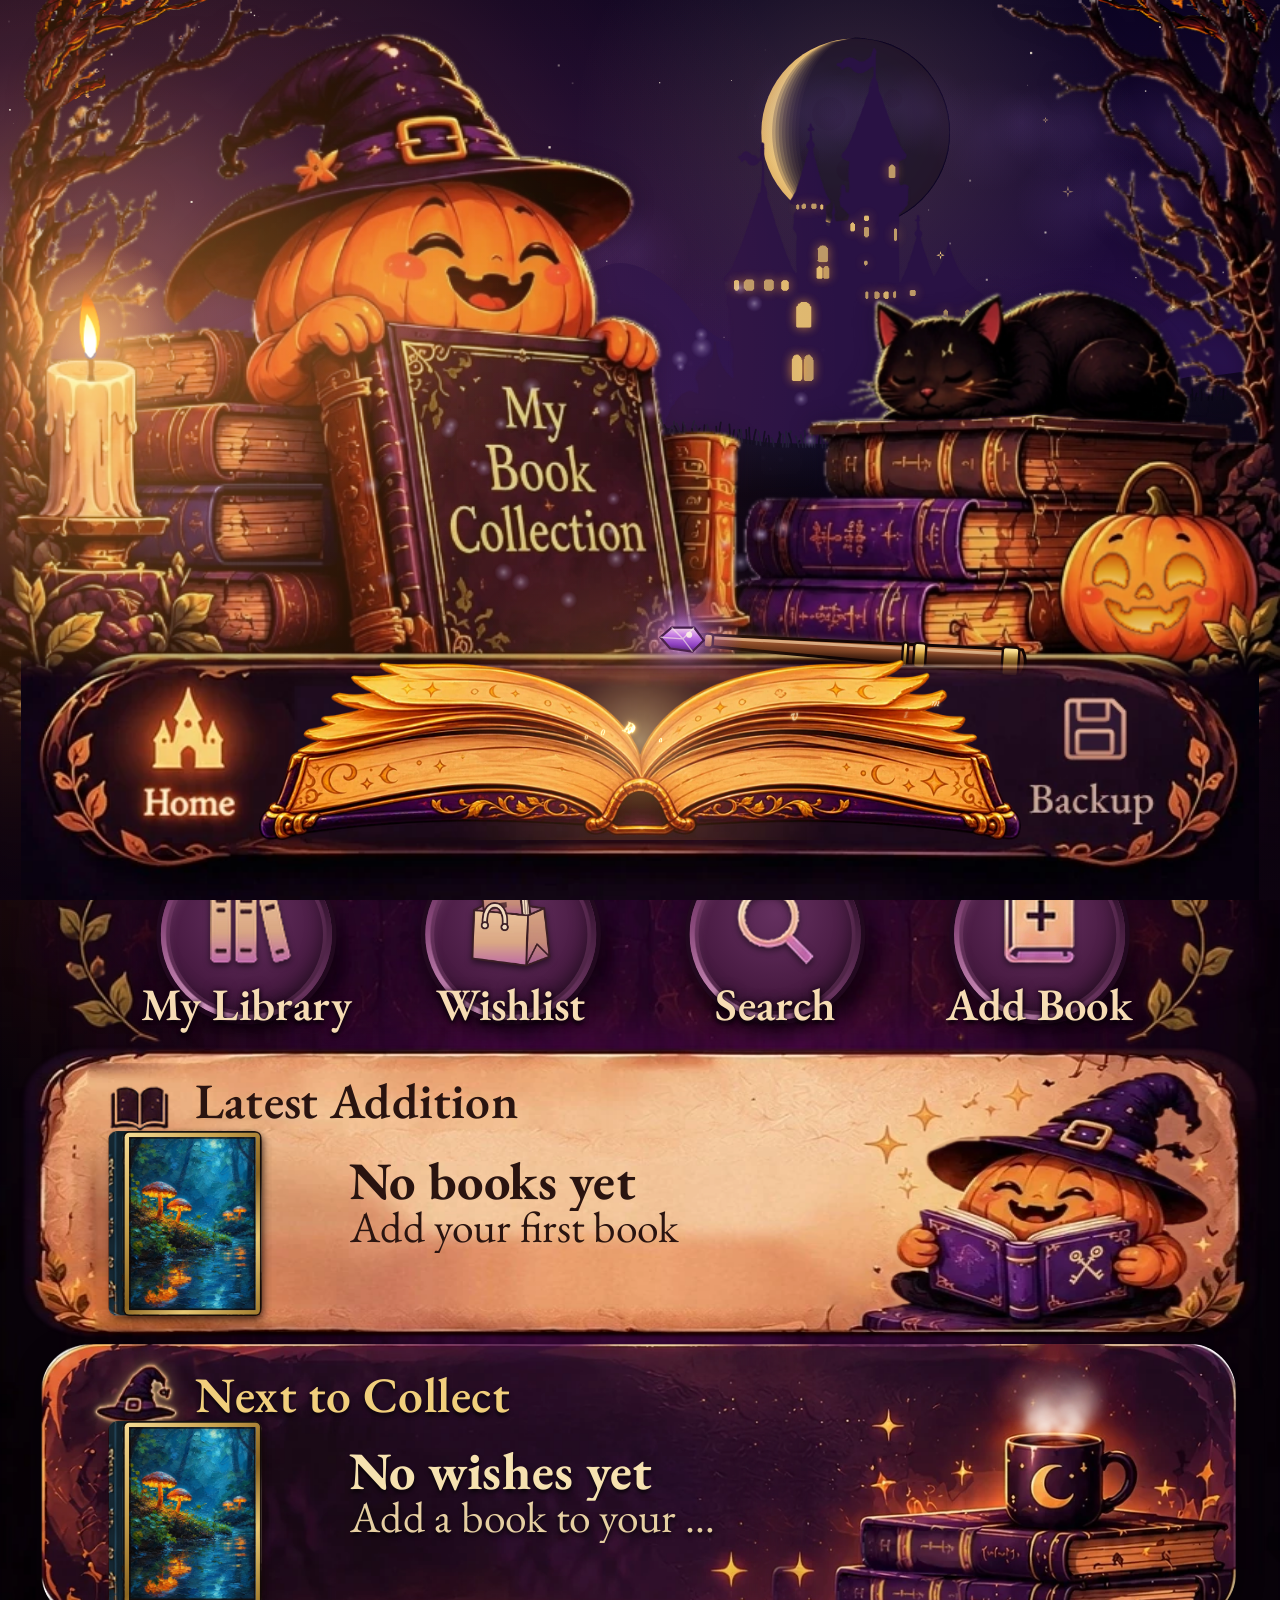
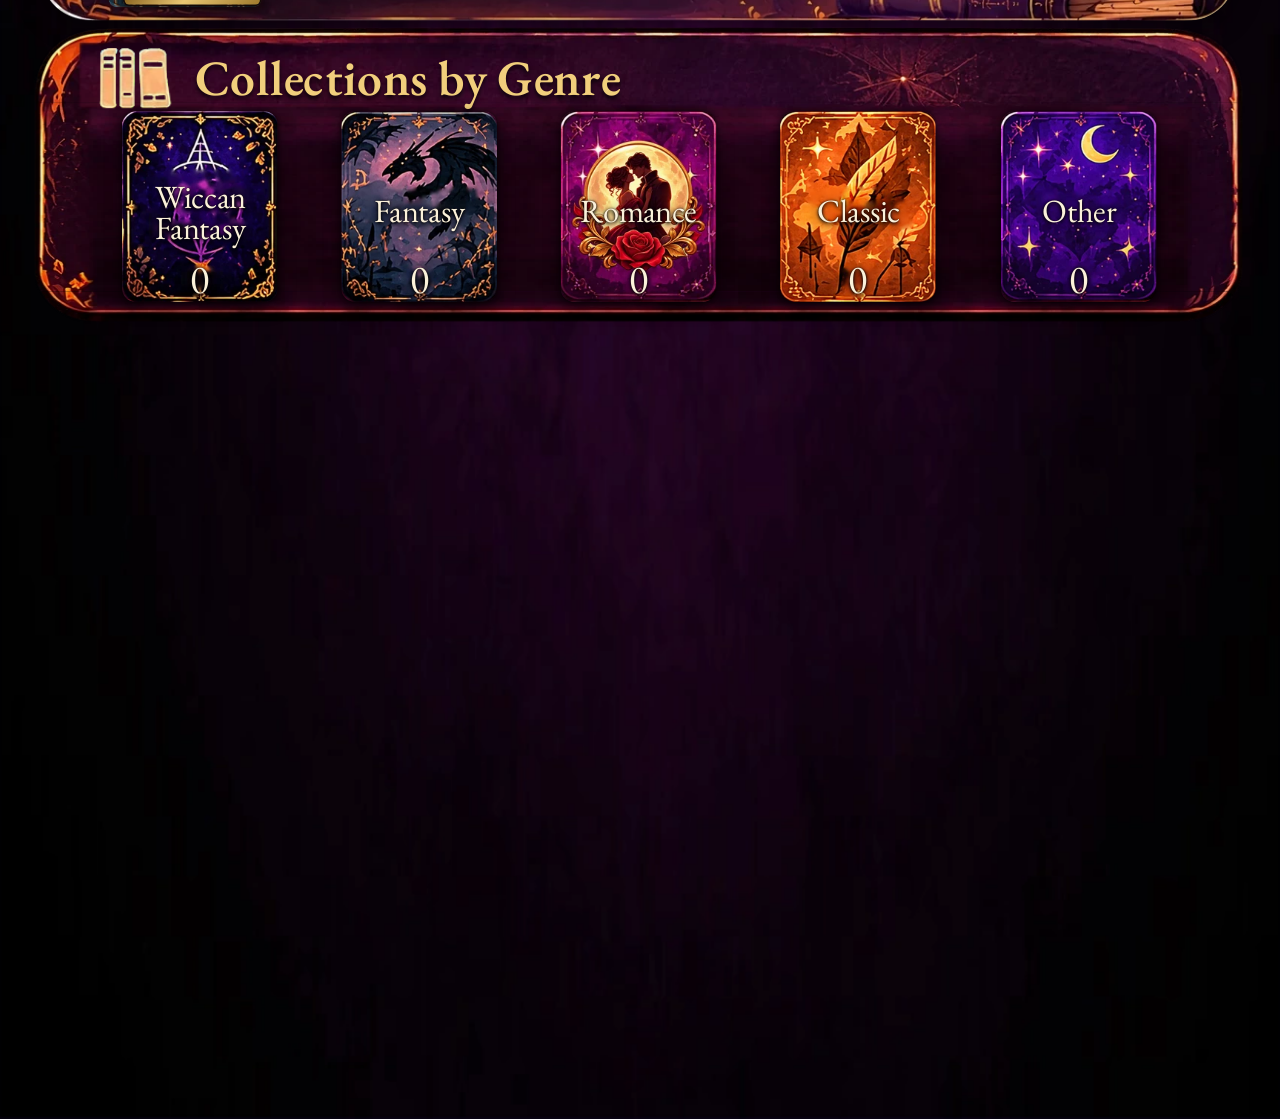
==== index.html @ 340720e0 "Home: reading pumpkin cut-out keeps the whole book spine and robe bottom; cushion filled behind him " ====
<!DOCTYPE html>
<html lang="en">
<head>
<meta charset="utf-8">
<style>html{background:#0e0416;color-scheme:dark;scrollbar-width:none}::-webkit-scrollbar{display:none}</style>
<meta name="color-scheme" content="dark">
<meta name="theme-color" content="#0e0416">
<meta http-equiv="Cache-Control" content="no-cache">
<meta name="app-version" content="home-112">
<script>try{document.documentElement.classList.add(sessionStorage.getItem('intro.shown')==='1'?'back':'intro-on')}catch(e){}</script>
<meta name="viewport" content="width=device-width, initial-scale=1, viewport-fit=cover, user-scalable=no">
<link rel="preload" as="image" href="img/frame.webp" fetchpriority="high">
<link rel="preload" as="image" href="img/canopy.webp">
<link rel="preload" as="image" href="img/bar_bg.webp">
<link rel="preload" as="image" href="img/reading_bg.webp">
<link rel="preload" as="image" href="img/reading_pk.webp">
<link rel="preload" as="image" href="img/nook_bg.webp">
<link rel="preload" as="image" href="img/nook_fg.webp">
<link rel="preload" as="image" href="img/genres_bg.webp">
<link rel="preload" as="image" href="img/tabbar.webp">
<link rel="apple-touch-startup-image" media="(device-width: 375px) and (device-height: 667px) and (-webkit-device-pixel-ratio: 2) and (orientation: portrait)" href="img/launch/750x1334.png">
<link rel="apple-touch-startup-image" media="(device-width: 375px) and (device-height: 812px) and (-webkit-device-pixel-ratio: 3) and (orientation: portrait)" href="img/launch/1125x2436.png">
<link rel="apple-touch-startup-image" media="(device-width: 390px) and (device-height: 844px) and (-webkit-device-pixel-ratio: 3) and (orientation: portrait)" href="img/launch/1170x2532.png">
<link rel="apple-touch-startup-image" media="(device-width: 393px) and (device-height: 852px) and (-webkit-device-pixel-ratio: 3) and (orientation: portrait)" href="img/launch/1179x2556.png">
<link rel="apple-touch-startup-image" media="(device-width: 402px) and (device-height: 874px) and (-webkit-device-pixel-ratio: 3) and (orientation: portrait)" href="img/launch/1206x2622.png">
<link rel="apple-touch-startup-image" media="(device-width: 414px) and (device-height: 896px) and (-webkit-device-pixel-ratio: 2) and (orientation: portrait)" href="img/launch/828x1792.png">
<link rel="apple-touch-startup-image" media="(device-width: 414px) and (device-height: 896px) and (-webkit-device-pixel-ratio: 3) and (orientation: portrait)" href="img/launch/1242x2688.png">
<link rel="apple-touch-startup-image" media="(device-width: 428px) and (device-height: 926px) and (-webkit-device-pixel-ratio: 3) and (orientation: portrait)" href="img/launch/1284x2778.png">
<link rel="apple-touch-startup-image" media="(device-width: 430px) and (device-height: 932px) and (-webkit-device-pixel-ratio: 3) and (orientation: portrait)" href="img/launch/1290x2796.png">
<link rel="apple-touch-startup-image" media="(device-width: 440px) and (device-height: 956px) and (-webkit-device-pixel-ratio: 3) and (orientation: portrait)" href="img/launch/1320x2868.png">
<meta name="apple-mobile-web-app-capable" content="yes">
<meta name="mobile-web-app-capable" content="yes">
<meta name="apple-mobile-web-app-status-bar-style" content="black-translucent">
<meta name="apple-mobile-web-app-title" content="Shelf">
<link rel="apple-touch-icon" href="[data-uri]">
<link rel="icon" href="[data-uri]">
<title>Shelf</title>
<link rel="stylesheet" href="book-frame.css">
<link rel="stylesheet" href="home.css">
<link rel="preload" href="fonts/IMFellEnglishItalic.woff2" as="font" type="font/woff2" crossorigin>
<script>(function(){
  const p=document.createElement('div');p.style.cssText='position:fixed;top:0;left:0;width:0;height:env(safe-area-inset-top,0px);visibility:hidden;pointer-events:none';
  document.documentElement.appendChild(p);
  const fit=()=>document.documentElement.style.setProperty('--S',Math.max(innerWidth/852,(innerHeight-(p.offsetHeight||0))/1810));
  fit();addEventListener('resize',fit);
  // tapping Home when we came from Home: go back, so the phone shows the Home it kept in memory (no rebuild)
  // bar buttons have no web link (a long press would open the iPhone link menu); go there on tap
  addEventListener('click',e=>{const a=e.target.closest&&e.target.closest('#tabbar [data-go]');if(a&&!e.defaultPrevented){e.preventDefault();location.href=a.dataset.go}});
  // iPhone only shows the pressed glow when the page listens for touches
  document.addEventListener('touchstart',()=>{},{passive:true});
  // the bar keeps its own touches: it never scrolls what is under it (the shelves on Library/Wishlist could take the
  // touch, so taps were lost), and lifting the finger on the same button counts as a tap
  document.addEventListener('DOMContentLoaded',()=>{const t=document.getElementById('tabbar');if(!t)return;
    t.addEventListener('touchmove',e=>{if(e.cancelable)e.preventDefault()},{passive:false});
    t.addEventListener('touchend',e=>{const a=e.target.closest&&e.target.closest('.tb'),p=e.changedTouches[0];if(!a||!p)return;
      const h=document.elementFromPoint(p.clientX,p.clientY);if(h&&h.closest&&h.closest('.tb')===a&&e.cancelable){e.preventDefault();a.click()}});});
  document.addEventListener('click',e=>{const a=e.target.closest&&e.target.closest('#tabbar a[aria-label="Home"]');if(!a)return;
    let r=null;try{r=new URL(document.referrer)}catch(err){}
    if(r&&r.origin===location.origin&&/\/(index\.html)?$/.test(r.pathname)&&history.length>1){e.preventDefault();
      // if the phone ignores going back (it can, e.g. after the app was in the background), open Home directly
      const t=setTimeout(()=>{location.href=a.dataset.go||'index.html'},600);addEventListener('pagehide',()=>clearTimeout(t),{once:true});history.back()}});
})();</script>
<style>/* All app lettering, kept in the app (no Google Fonts) so text never swaps fonts when a page opens. OFL. */
@font-face{font-family:"EB Garamond";font-weight:400;src:url(fonts/EBGaramond-400.woff2) format("woff2");font-display:block}
@font-face{font-family:"EB Garamond";font-weight:500;src:url(fonts/EBGaramond-500.woff2) format("woff2");font-display:block}
@font-face{font-family:"EB Garamond";font-weight:600;src:url(fonts/EBGaramond-600.woff2) format("woff2");font-display:block}
@font-face{font-family:"EB Garamond";font-weight:700;src:url(fonts/EBGaramond-700.woff2) format("woff2");font-display:block}
@font-face{font-family:"EB Garamond";font-weight:400;font-style:italic;src:url(fonts/EBGaramond-400i.woff2) format("woff2");font-display:block}
@font-face{font-family:"IM Fell English";src:url(fonts/IMFellEnglish.woff2) format("woff2");font-display:block}
@font-face{font-family:"IM Fell English";font-style:italic;src:url(fonts/IMFellEnglishItalic.woff2) format("woff2");font-display:block}
@font-face{font-family:"IM Fell English SC";src:url(fonts/IMFellEnglishSC.woff2) format("woff2");font-display:block}
</style>
</head>
<body>
<div id="intro" aria-hidden="true"><canvas></canvas></div>
<script src="intro.js"></script>
<div id="stage">
  <canvas id="sky"></canvas>
  <div id="ghost" aria-hidden="true"><img id="gHeart" src="img/ghost_heart.png" alt=""><canvas id="gBody" width="324" height="312"></canvas><img id="gHeartGlow" src="img/ghost_heart_glow.png" alt=""></div>
  <img id="canopy" src="img/canopy.webp" alt="">
  <img id="frame" src="img/frame.webp" alt="">
  <canvas id="bpC" width="720" height="520"></canvas>
  <div id="faceGlow"></div>
  <canvas id="catC" width="528" height="216"></canvas>
  <div id="glow"></div>
  <canvas id="tclock"></canvas>
  <svg id="wand" aria-hidden="true" width="852" height="600" viewBox="0 0 852 600"><defs>
<linearGradient id="wood" x1="0" y1="0" x2="0" y2="1"><stop offset="0" stop-color="#8a5432"></stop><stop offset=".45" stop-color="#4a2616"></stop><stop offset="1" stop-color="#22100a"></stop></linearGradient>
<linearGradient id="gold" x1="0" y1="0" x2="0" y2="1"><stop offset="0" stop-color="#fff0b0"></stop><stop offset=".4" stop-color="#e7b24a"></stop><stop offset="1" stop-color="#8a5a18"></stop></linearGradient>
<linearGradient id="ivory" x1="0" y1="0" x2="0" y2="1"><stop offset="0" stop-color="#fffaf0"></stop><stop offset=".5" stop-color="#e8dcc4"></stop><stop offset="1" stop-color="#9c8a6c"></stop></linearGradient>
<linearGradient id="crys" x1="0" y1="0" x2="1" y2="1"><stop offset="0" stop-color="#f3d8ff"></stop><stop offset=".5" stop-color="#a35ae0"></stop><stop offset="1" stop-color="#4a1a80"></stop></linearGradient>
<radialGradient id="glowY"><stop offset="0" stop-color="#fff6c8" stop-opacity=".95"></stop><stop offset=".35" stop-color="#ffc85a" stop-opacity=".45"></stop><stop offset="1" stop-color="#ff9a30" stop-opacity="0"></stop></radialGradient>
<radialGradient id="glowP"><stop offset="0" stop-color="#f4dcff" stop-opacity=".9"></stop><stop offset=".4" stop-color="#b070ff" stop-opacity=".4"></stop><stop offset="1" stop-color="#7a30d0" stop-opacity="0"></stop></radialGradient>
<filter id="blur"><feGaussianBlur stdDeviation="3"></feGaussianBlur></filter>
<linearGradient id="wood2" x1="0" y1="0" x2="0" y2="1"><stop offset="0" stop-color="#d8955a"></stop><stop offset=".35" stop-color="#9a5530"></stop><stop offset=".75" stop-color="#5a2c16"></stop><stop offset="1" stop-color="#2e140a"></stop></linearGradient>
<linearGradient id="crys2" x1="0" y1="0" x2="0" y2="1"><stop offset="0" stop-color="#f6e2ff"></stop><stop offset=".35" stop-color="#c27cff"></stop><stop offset=".75" stop-color="#7a2fd6"></stop><stop offset="1" stop-color="#3c1080"></stop></linearGradient>
<filter id="soft"><feGaussianBlur stdDeviation="2.2"></feGaussianBlur></filter></defs>
 <ellipse id="wandShadow" cx="560" cy="447" rx="125" ry="5.5" fill="#0c0314" opacity=".7" filter="url(#blur)"></ellipse>
 <g id="wandAnim"><g transform="translate(680 441) rotate(4) scale(-1 1)">
  
  <path d="M0 -9 L222 -4 L222 4 L0 9Z" fill="#ffcf8a" opacity=".35" filter="url(#soft)"></path>
  <path d="M0 -8.5 L218 -3.6 Q221 0 218 3.6 L0 8.5 Q-5 0 0 -8.5Z" fill="url(#wood2)" stroke="#140604" stroke-width="2" stroke-linejoin="round"></path>
  <path d="M6 -5 L212 -2" stroke="#ffe2b8" stroke-opacity=".6" stroke-width="2" stroke-linecap="round"></path>
  <rect x="2" y="-9.6" width="11" height="19.2" rx="2" fill="url(#gold)" stroke="#1a0a08" stroke-width="1.6" stroke-linejoin="round"></rect><rect x="64" y="-8.2" width="8" height="16.4" rx="2" fill="url(#gold)" stroke="#1a0a08" stroke-width="1.6" stroke-linejoin="round"></rect><rect x="76" y="-8" width="3.5" height="16" rx="2" fill="url(#gold)" stroke="#1a0a08" stroke-width="1.6" stroke-linejoin="round"></rect><rect x="206" y="-4.6" width="6" height="9.2" rx="2" fill="url(#gold)" stroke="#1a0a08" stroke-width="1.6" stroke-linejoin="round"></rect>
  <circle cx="226" cy="0" r="40" fill="url(#glowP)"></circle><circle cx="226" cy="0" r="18" fill="url(#glowP)"></circle>
  <path d="M212 0 L219 -8 L234 -7 L241 0 L234 7 L219 8Z" fill="url(#crys2)" stroke="#2a0a4a" stroke-width="1.5" stroke-linejoin="round"></path>
  <path d="M219 -8 L226 0 L234 -7 M226 0 L219 8 M226 0 L241 0" stroke="#fff" stroke-opacity=".6" stroke-width=".9" fill="none"></path>
  <circle cx="222" cy="-3" r="2" fill="#fff" opacity=".9"></circle>
 </g></g></svg>
  <img id="pkGlow" src="img/pumpkin_glow.png" alt="">
  <img id="pkLight" src="img/pumpkin_light.png" alt="">
  <canvas id="flame"></canvas>
  <canvas id="fx"></canvas>
  <div id="wandHit" role="button" aria-label="Wave the wand: play a whole day in one minute (tap again to pause or resume)"></div>
  <div id="bookHit" role="button" aria-label="Tap the book"></div>
  <div id="bigPkHit" role="button" aria-label="Tickle the pumpkin"></div>
  <div id="catHit" role="button" aria-label="Poke the cat"></div>
  <div id="pumpkinHit" role="button" aria-label="Light or put out the pumpkin"></div>
  <div id="candleHit" role="button" aria-label="Light or put out the candle"></div>
  <nav id="bar" aria-label="Main">
    <button class="tab" aria-label="My Library" onclick="location.href='library.html'"><img class="ic" src="img/ic_library.webp" alt=""><span class="lb">My Library</span></button><button class="tab" aria-label="Wishlist" onclick="location.href='library.html?list=wishlist'"><img class="ic" src="img/ic_wish.webp" alt=""><span class="lb">Wishlist</span></button><button class="tab" aria-label="Search" onclick="location.href='search.html'"><img class="ic" src="img/ic_search.webp" alt=""><span class="lb">Search</span></button><button class="tab" aria-label="Add Book" onclick="location.href='add.html'"><img class="ic" src="img/ic_add.webp" alt=""><span class="lb">Add Book</span></button>
  </nav>
  <section id="reading" aria-label="Latest addition">
    <img id="pkReader" src="img/reading_pk.webp" alt="" role="button" aria-label="Tickle the reading pumpkin">
    <div class="hd"><img class="hi" src="img/ic_latest.webp" alt=""><span>Latest Addition</span></div>
    <div class="bk" id="laBook"><img class="bk-shadow" src="img/book.png" alt=""><div class="bk-tint"></div><img class="bk-shade" src="img/book_shade.png" alt=""><img class="bk-gold" src="img/book_gold.png" alt=""><div class="bk-frame"><img class="bk-cover" alt="" hidden><div class="bk-ph"><svg viewBox="0 0 40 40" aria-hidden="true"><path d="M24 6a14 14 0 1 0 10 24A11 11 0 1 1 24 6z" fill="#e9c873"/><path d="M31 9l1 2.4 2.4 1-2.4 1-1 2.4-1-2.4-2.4-1 2.4-1z" fill="#f6dc96"/></svg><span></span></div></div></div>
    <div class="cr-title" id="laTitle"></div>
    <div class="cr-author" id="laAuthor"></div>
    <div class="la-when" id="laWhen"></div>
  </section>
  <section id="nook" aria-label="Next to collect">
    <canvas id="steam" aria-hidden="true"></canvas>
    <div class="hd"><img class="hi" src="img/hat.webp" alt=""><span>Next to Collect</span></div>
    <div class="bk" id="wiBook"><img class="bk-shadow" src="img/book.png" alt=""><div class="bk-tint"></div><img class="bk-shade" src="img/book_shade.png" alt=""><img class="bk-gold" src="img/book_gold.png" alt=""><div class="bk-frame"><img class="bk-cover" alt="" hidden><div class="bk-ph"><svg viewBox="0 0 40 40" aria-hidden="true"><path d="M24 6a14 14 0 1 0 10 24A11 11 0 1 1 24 6z" fill="#e9c873"/><path d="M31 9l1 2.4 2.4 1-2.4 1-1 2.4-1-2.4-2.4-1 2.4-1z" fill="#f6dc96"/></svg><span></span></div></div></div>
    <div class="cr-title" id="wiTitle"></div>
    <div class="cr-author" id="wiAuthor"></div>
    <div class="la-when" id="wiNote"></div>
  </section>
  <section id="genres" aria-label="Collections by genre">
    <div class="hd"><img class="hi" src="img/ic_genres.webp" alt=""><span>Collections by Genre</span></div>
    <button class="gc" style="left:49.2px;background-image:url(img/genre_wiccan.webp)" data-g="Wiccan Fantasy"><span class="gl" style="top:78px">Wiccan<br>Fantasy</span><span class="gn"></span></button>
    <button class="gc" style="left:195.5px;background-image:url(img/genre_fantasy.webp)" data-g="Fantasy"><span class="gl" style="top:77px">Fantasy</span><span class="gn"></span></button>
    <button class="gc" style="left:341.8px;background-image:url(img/genre_romance.webp)" data-g="Romance"><span class="gl" style="top:77px">Romance</span><span class="gn"></span></button>
    <button class="gc" style="left:488.1px;background-image:url(img/genre_classic.webp)" data-g="Classic"><span class="gl" style="top:77px">Classic</span><span class="gn"></span></button>
    <button class="gc" style="left:634.4px;background-image:url(img/genre_other.webp)" data-g="Other"><span class="gl" style="top:77px">Other</span><span class="gn"></span></button>
  </section>
  <div id="clock" aria-label="Magical saying"><div id="quote" aria-live="polite"></div></div>
</div>
<nav id="tabbar" aria-label="Sections">
  <div class="in">
    <img src="img/tabbar.webp" width="851" height="171" alt="">
    <img class="barbook" src="img/bar_book.webp" alt="">
    <a class="tb" style="left:0" aria-label="Home" aria-current="page"></a>
    <a class="tb" style="left:78%" data-go="backup.html" role="link" aria-label="Backup"></a>
  </div>
</nav>
<script src="bookmagic.js"></script>
<script src="store.js"></script>
<script src="book-frame.js"></script>
<script src="undo.js"></script>
<script src="scene.js"></script>
<script src="home.js"></script>
<script src="homefx.js"></script>
</body>
</html>
---- book-frame.css ----
/* framed book: reusable anywhere (home card now, library later); size it by width */
.bk{position:relative;width:151px;aspect-ratio:151/179;cursor:pointer;isolation:isolate;--tint:#24465a;--m1:#f6dc96;--m2:#c9a24e;--m3:#8a6420;--m4:#e9c873;--m5:#a07a2c}
.bk-shadow,.bk-tint,.bk-shade,.bk-gold{position:absolute;inset:0;width:100%;height:100%}
.bk-tint{background:var(--tint);-webkit-mask:url(img/book_shade.png) center/100% 100%;mask:url(img/book_shade.png) center/100% 100%;transition:background .5s}
.bk-shade{mix-blend-mode:multiply}
.bk-frame{position:absolute;left:15.9%;top:6.1%;width:76.8%;height:87.7%;box-sizing:border-box;padding:3px;border-radius:3px;
 background:linear-gradient(135deg,var(--m1),var(--m2) 30%,var(--m3) 55%,var(--m4) 75%,var(--m5));
 box-shadow:0 0 0 1px rgba(20,8,4,.9),0 2px 5px rgba(0,0,0,.5);transition:background .4s}
.bk-frame::before{content:"";position:absolute;inset:3px;box-shadow:inset 0 0 0 1px rgba(20,10,5,.75),inset 0 0 6px rgba(0,0,0,.45);z-index:2;pointer-events:none}
.bk-cover{position:absolute;inset:3px;width:calc(100% - 6px);height:calc(100% - 6px);object-fit:cover;display:block}
.bk-ph{position:absolute;inset:3px;display:flex;flex-direction:column;align-items:center;justify-content:center;gap:8px;padding:10px 8px;
 background:#0d0a18 url(img/cover_blank.webp) center/cover no-repeat;justify-content:flex-end;padding-bottom:13%}
.bk-ph[hidden]{display:none}
.bk-ph svg{display:none}
.bk-ph span{font-size:15px;line-height:1.1;color:#f3dc95;text-shadow:0 1px 2px #000,0 0 6px #000;max-width:82%;text-align:center;display:-webkit-box;-webkit-line-clamp:3;-webkit-box-orient:vertical;overflow:hidden}
---- home.css ----
/* Home page styles (index.html) */
/* VOICE: cosy, enchanted, storybook
   IDEA: a window in the painted frame onto a living castle landscape
   PICTURE: the user's frame over an animated sky, castle, flyers; candle that lights at dusk
   COLOUR and TYPE: the art's own purples, gold, pumpkin orange; IM Fell English SC
   LAYOUT: full-screen stage, scaled to cover, anchored to the top */
:root{color-scheme:dark}
*{box-sizing:border-box;min-width:0}
html,body{margin:0;height:100%;background:#0e0416;overflow:hidden;-webkit-user-select:none;user-select:none;-webkit-tap-highlight-color:transparent}
#stage{opacity:0;transition:opacity .45s ease}
.ready #stage{opacity:1}
html.ready,html.ready body{background:var(--skyTop,#0e0416)}   /* the sky colour only once Home is showing, never a bare sky-coloured screen while it loads */
html.back #stage{transition:none}   /* coming back to Home: appears whole the moment its pictures are ready, no fade */   /* the bottom bar never fades, so it stays put between pages */   /* Home fades in whole, once its pictures are ready */
#stage{position:absolute;left:50%;top:env(safe-area-inset-top,0px);width:852px;height:1810px;transform-origin:50% 0;overflow:visible}
#stage>*{position:absolute;left:0;top:0}
#sky{width:852px;height:400px}
#frame{width:852px;height:1810px;pointer-events:none}
#canopy{width:852px;pointer-events:none}
#bpC{left:90px!important;top:0!important;width:360px;height:260px;pointer-events:none}
#faceGlow{left:110px!important;top:70px!important;width:340px;height:250px;pointer-events:none;mix-blend-mode:screen;opacity:0;background:radial-gradient(closest-side at 42% 55%,rgba(255,170,80,.5),rgba(255,130,50,.16) 55%,rgba(255,120,40,0) 100%)}
#bookHit{left:205px;top:218px;width:205px;height:190px;cursor:pointer;z-index:2;transform:rotate(-6deg)}
#bigPkHit{left:150px;top:25px;width:270px;height:190px;cursor:pointer;z-index:2}
#catC{left:548px!important;top:176px!important;width:264px;height:108px;pointer-events:none;transform-origin:132px 104px}
#flame{width:150px;height:170px;left:-15px;top:80px}
#glow{top:-300px!important;width:852px;height:1200px;pointer-events:none;mix-blend-mode:screen;opacity:0;
 background:radial-gradient(circle at 60px 532px,rgba(255,200,120,.85) 0,rgba(255,155,60,.45) 70px,rgba(255,125,40,.2) 200px,rgba(255,100,30,.07) 360px,transparent 500px)}
#catHit{left:575px;top:192px;width:225px;height:88px;cursor:pointer;z-index:2}
#pumpkinHit{left:700px;top:305px;width:135px;height:135px;cursor:pointer;z-index:2}
#candleHit{left:0;top:150px;width:120px;height:200px;cursor:pointer;z-index:2}
#wand{pointer-events:none}
#tclock{left:320px!important;top:240px!important;width:220px;height:210px;pointer-events:none}
#fx{width:852px;height:620px;pointer-events:none}
#ghost{width:211px;height:203px;pointer-events:none;opacity:0;transform-origin:105px 203px}
#ghost img,#ghost canvas{position:absolute;inset:0;width:100%;height:100%}
#gHeart,#gHeartGlow{transform-origin:48% 57%}
#gHeartGlow{mix-blend-mode:screen;opacity:.7}
#wandHit{left:430px;top:405px;width:270px;height:70px;cursor:pointer;z-index:2}
#pkGlow,#pkLight{left:700px;top:340px;width:130px;height:110px;pointer-events:none;opacity:0}
#pkGlow{mix-blend-mode:screen}
#tabbar{position:fixed;left:0;right:0;bottom:0;z-index:5;padding-bottom:env(safe-area-inset-bottom,0px);
 background:linear-gradient(transparent,#0d0310 calc(100% - env(safe-area-inset-bottom,0px)))}
#tabbar .in{position:relative;width:calc(824px * var(--S,.4577));margin:0 auto}
#tabbar img{display:block;width:100%;height:auto;pointer-events:none}
#tabbar .tb{position:absolute;top:8%;width:22%;height:calc(92% + env(safe-area-inset-bottom,0px));-webkit-tap-highlight-color:transparent;-webkit-touch-callout:none;-webkit-user-select:none;user-select:none;cursor:pointer}
#tabbar .tb:active{background:radial-gradient(closest-side,rgba(255,170,90,.38),transparent)}
#bar{left:0!important;top:552px!important;width:852px;height:154px;background:url(img/bar_bg.webp) center/100% 100% no-repeat;z-index:3}
.tab{position:absolute;top:13px;width:114px;height:114px;padding:0;border:0;border-radius:50%;cursor:pointer;
 background:radial-gradient(circle at 50% 38%,#64305f 0%,#4a1c44 55%,#2f0f2c 100%);
 box-shadow:0 0 0 3px #22091f,inset 0 0 0 6px rgba(120,62,108,.45),inset 4px 5px 8px rgba(255,190,232,.18),inset -5px -7px 12px rgba(0,0,0,.45),0 7px 14px rgba(0,0,0,.65)}
.tab::after{content:"";position:absolute;inset:0;border-radius:50%;pointer-events:none;
 background:conic-gradient(from 210deg,#d79ac4,#8a4a7c 18%,#3a1236 45%,#2a0c26 55%,#6a3560 80%,#d79ac4);
 -webkit-mask:radial-gradient(farthest-side,transparent calc(100% - 4px),#000 calc(100% - 3px));mask:radial-gradient(farthest-side,transparent calc(100% - 4px),#000 calc(100% - 3px))}
.tab:nth-child(1) .ic{height:46%;margin-left:3px}.tab:nth-child(2) .ic{height:50%}
.tab .ic{position:absolute;left:50%;top:44%;height:46%;transform:translate(-50%,-50%);pointer-events:none;filter:drop-shadow(0 2px 2px rgba(0,0,0,.5))}
.tab:active{transform:scale(.95);filter:brightness(1.15)}
.tab:nth-child(1){left:107px}.tab:nth-child(2){left:283px}.tab:nth-child(3){left:459px}.tab:nth-child(4){left:635px}
.tab .lb{position:absolute;z-index:1;left:50%;bottom:-5px;transform:translateX(-50%);white-space:nowrap;pointer-events:none;font:600 30px/1 "EB Garamond",Georgia,serif;color:#f6dcb4;text-shadow:0 0 3px #1a0616,0 2px 3px rgba(0,0,0,.9),0 0 8px rgba(30,0,30,.6)}
#reading{left:0!important;top:706px;width:852px;height:246px;background:url(img/reading_bg.webp) center/100% 100% no-repeat;z-index:3;
 font-family:"EB Garamond",Georgia,serif;color:#2a1410}
#reading>*{position:absolute}
.cr-title{left:232px;top:35.8%;width:340px;font-size:35px;font-weight:700;line-height:1.1;white-space:nowrap;overflow:hidden;text-overflow:ellipsis}
.cr-author{left:233px;top:53.3%;width:340px;font-size:29px;line-height:1.1;white-space:nowrap;overflow:hidden;text-overflow:ellipsis}
/* card headers: same icon box + text spot on all three cards (icon centre x 90, text x 130, 34px below the card's top edge) */
.hd{position:absolute;display:flex;align-items:center;gap:10px;height:48px;font:600 33px/1 "EB Garamond",Georgia,serif;letter-spacing:.2px;white-space:nowrap;pointer-events:none}
.hd .hi{width:60px;height:40px;object-fit:contain}
#reading .hd{left:60px;top:13px;color:#2a1410}
#nook .hd{left:33px;top:10px}
#genres .hd{left:36.6px;top:-40.2px}
#nook .hd,#genres .hd{color:#f1cf7c;text-shadow:0 2px 3px rgba(0,0,0,.8)}
.la-when{left:233px;top:68.7%;width:340px;font-size:26px;font-style:italic;color:#6a3a2a}
#reading .bk{position:absolute;left:65px;top:25.2%;width:var(--bk,143px)}

#nook{left:27px!important;top:954.6px;width:796px;height:228px;border-radius:33px;overflow:hidden;z-index:3;
 background:url(img/nook_fg.webp) right center/auto 100% no-repeat,url(img/nook_bg.webp) center/100% 100% no-repeat;
 filter:drop-shadow(0 4px 8px rgba(0,0,0,.55));font-family:"EB Garamond",Georgia,serif;color:#2a1410}
/* Next to Collect: a random wishlist book, laid out like Latest Addition (same spots on the card) */
#nook>*{position:absolute}
#nook .bk{left:38px;top:24.3%;width:var(--bk,143px)}
#nook .hi{filter:drop-shadow(0 0 1.5px rgba(241,207,124,.9)) drop-shadow(0 0 6px rgba(241,207,124,.35))}
#nook .cr-title,#nook .cr-author,#nook .la-when{width:245px;text-shadow:0 2px 3px rgba(0,0,0,.8)}
#nook .cr-title{left:205px;top:35.7%;color:#f6e2b0}#nook .cr-author{left:206px;top:54.6%;color:#e6cfa2}#nook .la-when{left:206px;top:71.2%;color:#c9a3c4}
#genres{left:23.4px!important;top:1192.6px;width:803.2px;height:238.8px;box-sizing:border-box;z-index:3;
 border-style:solid;border-width:50.2px 0 20.1px;border-image:url(img/genres_bg.webp) 77 0 31 0 fill stretch;
 font-family:"EB Garamond",Georgia,serif;color:#fbf1da}
#genres .gc{position:absolute;top:17.2px;width:120.4px;height:146.9px;padding:0;border:0;border-radius:10px;background:center/100% 100% no-repeat;color:inherit;font:inherit;cursor:pointer;
 box-shadow:0 5px 12px rgba(0,0,0,.65),0 0 3px rgba(0,0,0,.6)}
#genres .gc:active{filter:brightness(1.15)}
#genres .gl,#genres .gn{position:absolute;left:0;right:0;text-align:center;white-space:nowrap;
 text-shadow:0 2px 3px rgba(0,0,0,.85),0 0 8px rgba(30,0,30,.6),0 0 2px #000}
#genres .gl{transform:translateY(-50%);font-size:40px;font-weight:400;line-height:.95;letter-spacing:-.3px}
#genres .gn{top:114px;font-size:31px;font-weight:400;line-height:1}

#clock{top:452px;left:60px;width:732px;height:88px;display:flex;flex-direction:column;align-items:center;justify-content:center;
 font-family:"IM Fell English SC",Georgia,serif;color:#f1cf7c;text-shadow:0 0 14px rgba(255,180,80,.35),0 2px 2px #000;pointer-events:none}
#clock{z-index:1;pointer-events:auto;cursor:pointer}   /* under the wand's tap area */
#quote{font-family:"IM Fell English",Georgia,serif;max-width:600px;text-align:center;white-space:nowrap;font-size:30px;line-height:1.12;padding:0 8px;transition:opacity .35s}
/* ---------- launch intro: words pop in as glowing wisps and drift away like the ghost's "Boo!" ---------- */
@font-face{font-family:"IntroFell";font-style:italic;src:url(fonts/IMFellEnglishItalic.woff2) format("woff2");font-display:block}
#intro{position:fixed;left:0;right:0;top:calc(-1*env(safe-area-inset-top,0px));bottom:calc(-1*env(safe-area-inset-bottom,0px));z-index:100;background:#0e0416;transition:background-color 1.8s cubic-bezier(.45,0,.25,1)}
html.intro-on,html.intro-on body{background:#0e0416!important}   /* dark behind the status bar too while the intro plays */
#intro canvas{position:absolute;inset:0;width:100%;height:100%}
#intro.out{background-color:rgba(14,4,22,0);pointer-events:none}   /* only the dark fades; the last word finishes its puff over Home */


#tabbar .barbook{position:absolute;left:19.21%;width:61.57%;height:auto;bottom:23.98%;pointer-events:none}   /* 163..688 of 851: centred on the screen, clear of Home and Backup; bottom on 130 of 171, top above the bar */
#tabbar .bookmagic{position:absolute;left:-1.6%;width:103.2%;bottom:23.98%;pointer-events:none}
#tabbar .bookhit{position:absolute;left:34.6%;width:30.8%;bottom:calc(0px - env(safe-area-inset-bottom,0px));height:calc(98% + env(safe-area-inset-bottom,0px));-webkit-tap-highlight-color:transparent;cursor:pointer}   /* middle half of the book */

/* ---------- Latest Addition: the reading pumpkin is his own picture, so he can be tickled (homefx.js) ---------- */
#pkReader{left:67.606%;top:3.861%;width:27.7%;height:89.575%;cursor:pointer;-webkit-tap-highlight-color:transparent;-webkit-touch-callout:none;-webkit-user-select:none;user-select:none;transform-origin:50% 100%}
/* tickled: a happy startled hop — crouch, spring up, float, land with a squish and a little bounce */
#pkReader.tickle{animation:tickle .95s linear}
@keyframes tickle{
 0%{transform:none;animation-timing-function:ease-out}
 9%{transform:translateY(3px) scale(1.07,.9);animation-timing-function:cubic-bezier(.2,.8,.4,1)}
 26%{transform:translateY(-30px) scale(.94,1.08) rotate(-4deg);animation-timing-function:ease-in-out}
 38%{transform:translateY(-34px) scale(.98,1.02) rotate(3deg);animation-timing-function:cubic-bezier(.5,0,.9,.6)}
 52%{transform:translateY(2px) scale(1.09,.89);animation-timing-function:ease-out}
 63%{transform:translateY(-9px) scale(.97,1.04) rotate(-1deg);animation-timing-function:ease-in}
 74%{transform:translateY(1px) scale(1.03,.97);animation-timing-function:ease-out}
 86%{transform:translateY(-2px) scale(.995,1.01)}
 100%{transform:none}}
#reading .giggle{z-index:4;pointer-events:none;font:italic 30px/1 "IM Fell English",Georgia,serif;color:#8a3d12;text-shadow:0 0 6px rgba(255,230,180,.95),0 0 2px rgba(255,240,210,1);white-space:nowrap;animation:giggle 1.3s ease-out .12s backwards}
@keyframes giggle{0%{opacity:0;transform:translate(-50%,14px) scale(.5)}20%{opacity:1;transform:translate(-50%,0) scale(1.08)}100%{opacity:0;transform:translate(calc(-50% + var(--dx,0px)),-26px) scale(1)}}
/* ---------- Next to Collect: living steam over the mug (homefx.js); the steam is no longer painted in nook_fg ---------- */
#nook #steam{left:500px;top:0;width:260px;height:135px;touch-action:none;cursor:pointer;-webkit-tap-highlight-color:transparent}
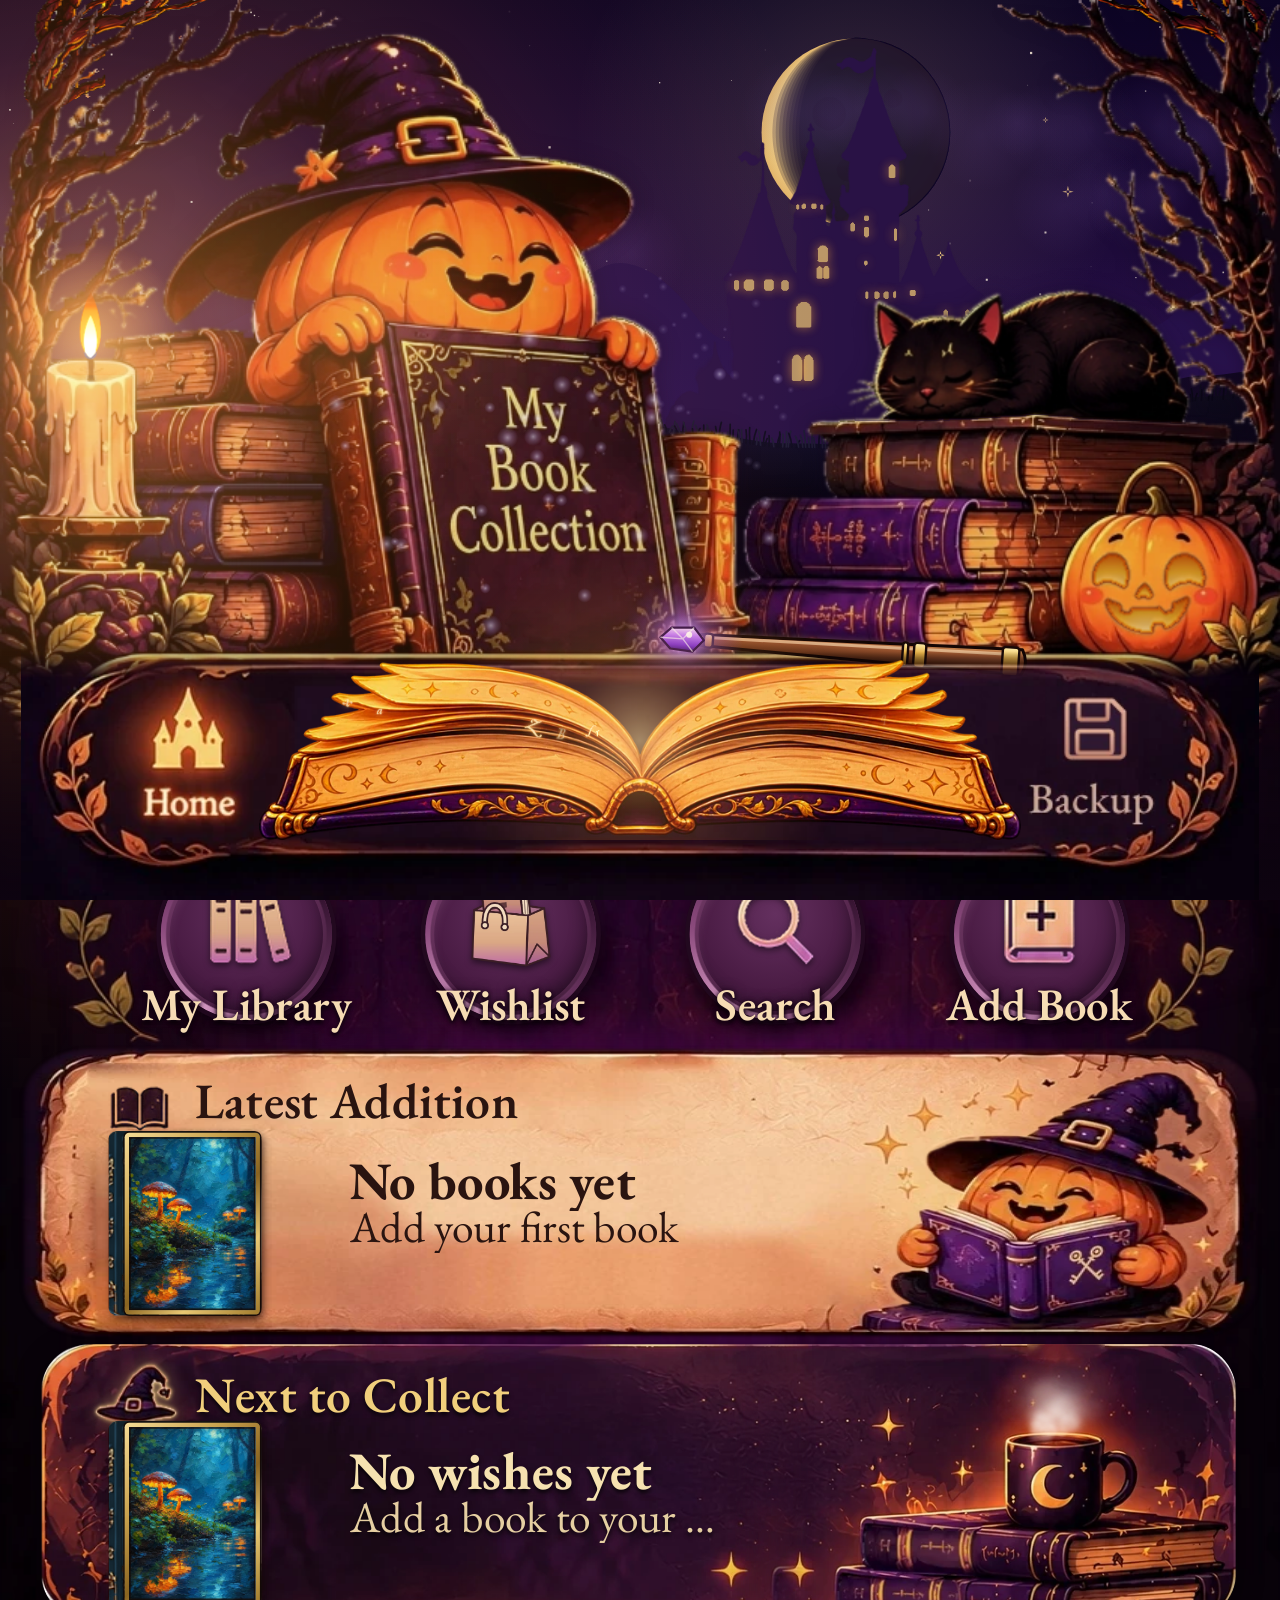
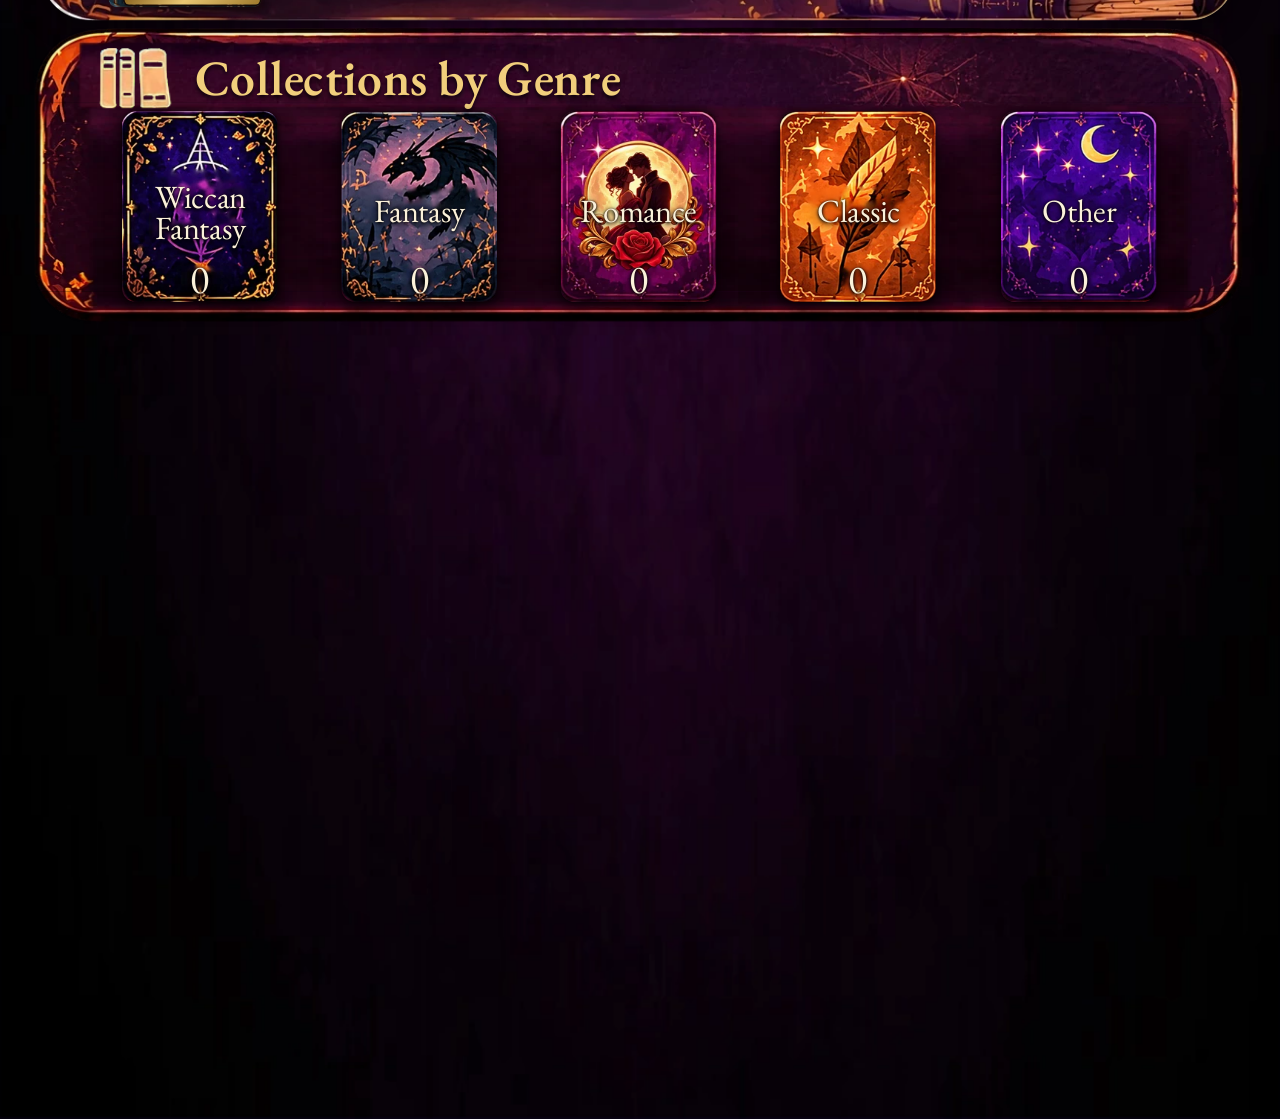
==== commit 7e3df22f: "Home: steam drawn over the whole card (no visible edges when stirred; only touches on the steam stir" ====
--- a/index.html
+++ b/index.html
@@ -6,7 +6,7 @@
 <meta name="color-scheme" content="dark">
 <meta name="theme-color" content="#0e0416">
 <meta http-equiv="Cache-Control" content="no-cache">
-<meta name="app-version" content="home-112">
+<meta name="app-version" content="home-113">
 <script>try{document.documentElement.classList.add(sessionStorage.getItem('intro.shown')==='1'?'back':'intro-on')}catch(e){}</script>
 <meta name="viewport" content="width=device-width, initial-scale=1, viewport-fit=cover, user-scalable=no">
 <link rel="preload" as="image" href="img/frame.webp" fetchpriority="high">
--- a/home.css
+++ b/home.css
@@ -70,7 +70,7 @@
 .la-when{left:233px;top:68.7%;width:340px;font-size:26px;font-style:italic;color:#6a3a2a}
 #reading .bk{position:absolute;left:65px;top:25.2%;width:var(--bk,143px)}
 
-#nook{left:27px!important;top:954.6px;width:796px;height:228px;border-radius:33px;overflow:hidden;z-index:3;
+#nook{left:27px!important;top:954.6px;width:796px;height:228px;border-radius:33px;overflow:hidden;z-index:3;touch-action:none;
  background:url(img/nook_fg.webp) right center/auto 100% no-repeat,url(img/nook_bg.webp) center/100% 100% no-repeat;
  filter:drop-shadow(0 4px 8px rgba(0,0,0,.55));font-family:"EB Garamond",Georgia,serif;color:#2a1410}
 /* Next to Collect: a random wishlist book, laid out like Latest Addition (same spots on the card) */
@@ -120,7 +120,12 @@
  74%{transform:translateY(1px) scale(1.03,.97);animation-timing-function:ease-out}
  86%{transform:translateY(-2px) scale(.995,1.01)}
  100%{transform:none}}
-#reading .giggle{z-index:4;pointer-events:none;font:italic 30px/1 "IM Fell English",Georgia,serif;color:#8a3d12;text-shadow:0 0 6px rgba(255,230,180,.95),0 0 2px rgba(255,240,210,1);white-space:nowrap;animation:giggle 1.3s ease-out .12s backwards}
-@keyframes giggle{0%{opacity:0;transform:translate(-50%,14px) scale(.5)}20%{opacity:1;transform:translate(-50%,0) scale(1.08)}100%{opacity:0;transform:translate(calc(-50% + var(--dx,0px)),-26px) scale(1)}}
+/* "ha ha ha" left of him (clear of his hat brim): the "ha"s pop in and fade one after another, stepping away from him */
+#reading .giggle{left:57%;top:16%;width:10%;height:30%;z-index:4;pointer-events:none}
+#reading .giggle span{position:absolute;font:italic 30px/1 "IM Fell English",Georgia,serif;color:#7a3410;opacity:0;animation:ha .62s ease-out forwards}
+#reading .giggle span:nth-child(1){right:0;top:34%;animation-delay:.1s}
+#reading .giggle span:nth-child(2){right:42%;top:15%;animation-delay:.34s}
+#reading .giggle span:nth-child(3){right:84%;top:-4%;animation-delay:.58s}
+@keyframes ha{0%{opacity:0;transform:scale(.45)}30%{opacity:1;transform:scale(1.18)}50%{opacity:1;transform:scale(1)}100%{opacity:0;transform:scale(.96) translateY(-6px)}}
 /* ---------- Next to Collect: living steam over the mug (homefx.js); the steam is no longer painted in nook_fg ---------- */
-#nook #steam{left:500px;top:0;width:260px;height:135px;touch-action:none;cursor:pointer;-webkit-tap-highlight-color:transparent}
+#nook #steam{left:0;top:0;width:100%;height:100%;pointer-events:none}   /* whole card; touches handled on #nook (homefx.js) */
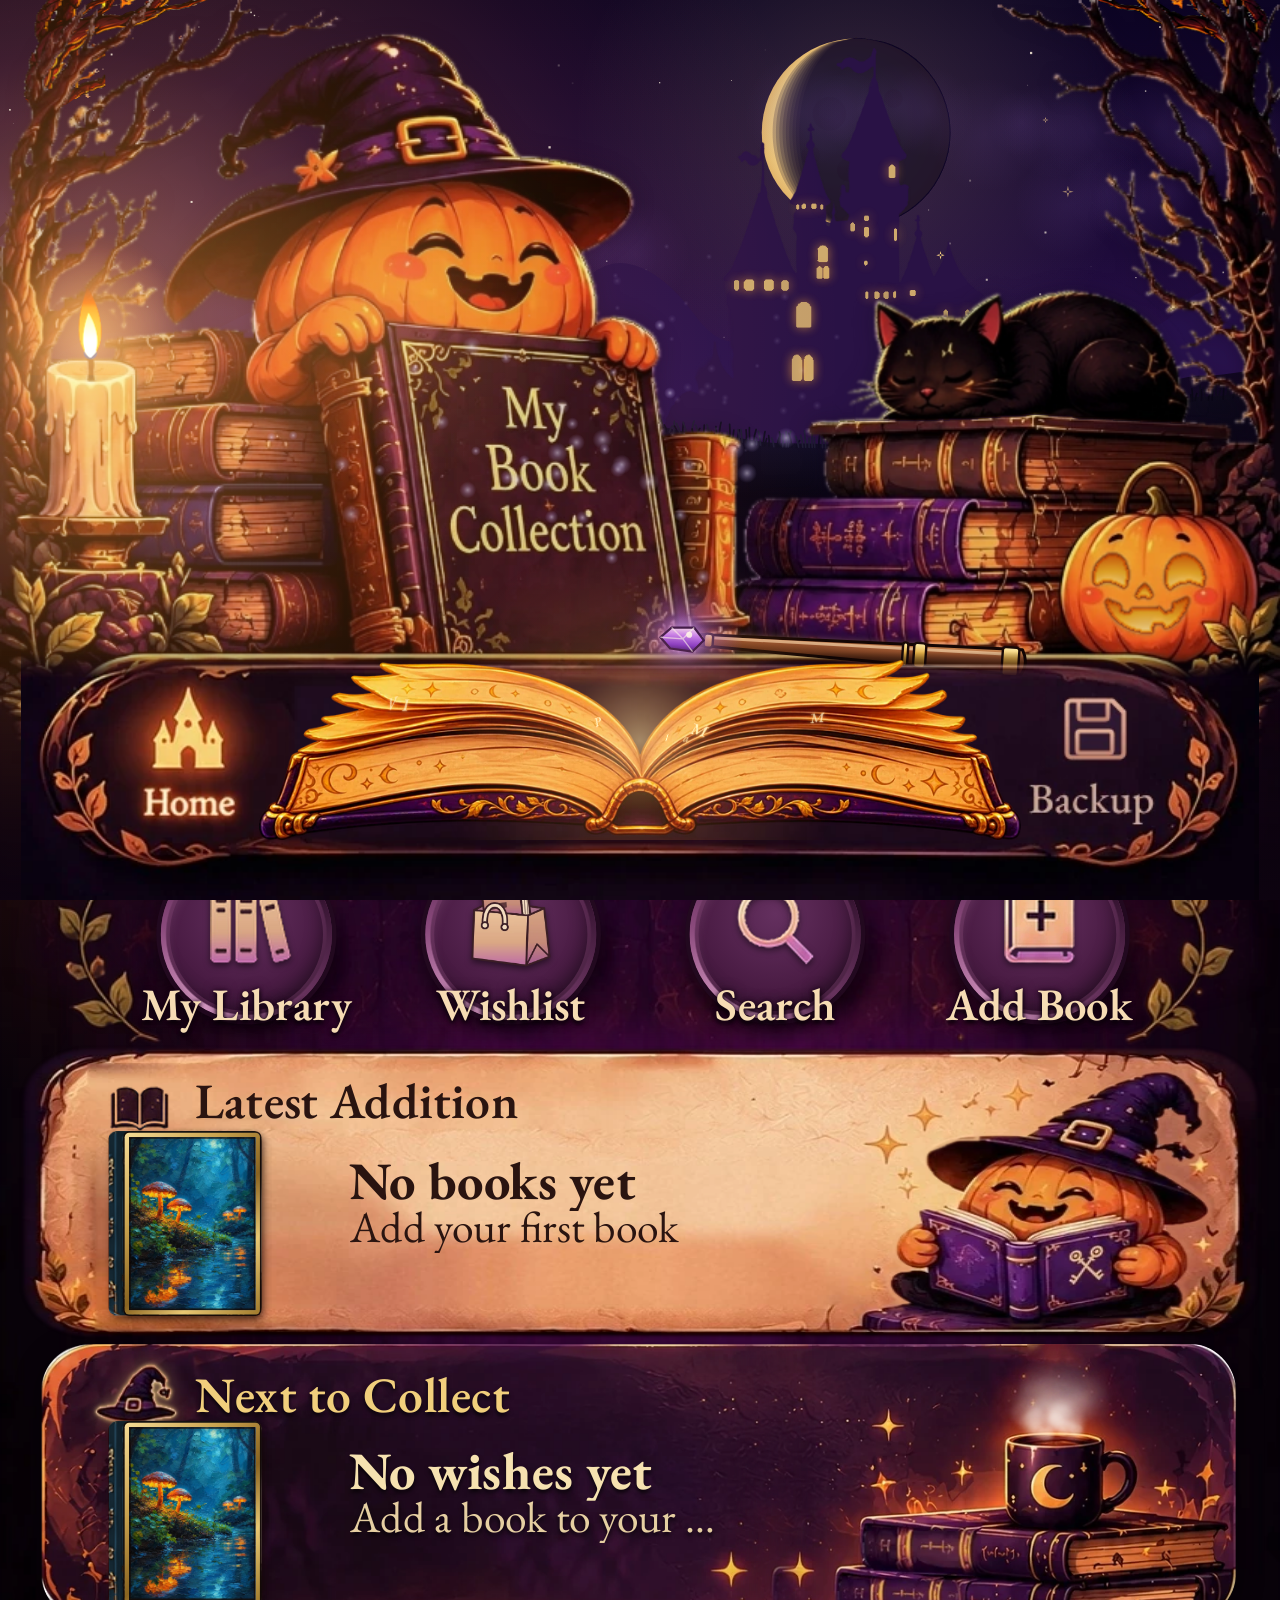
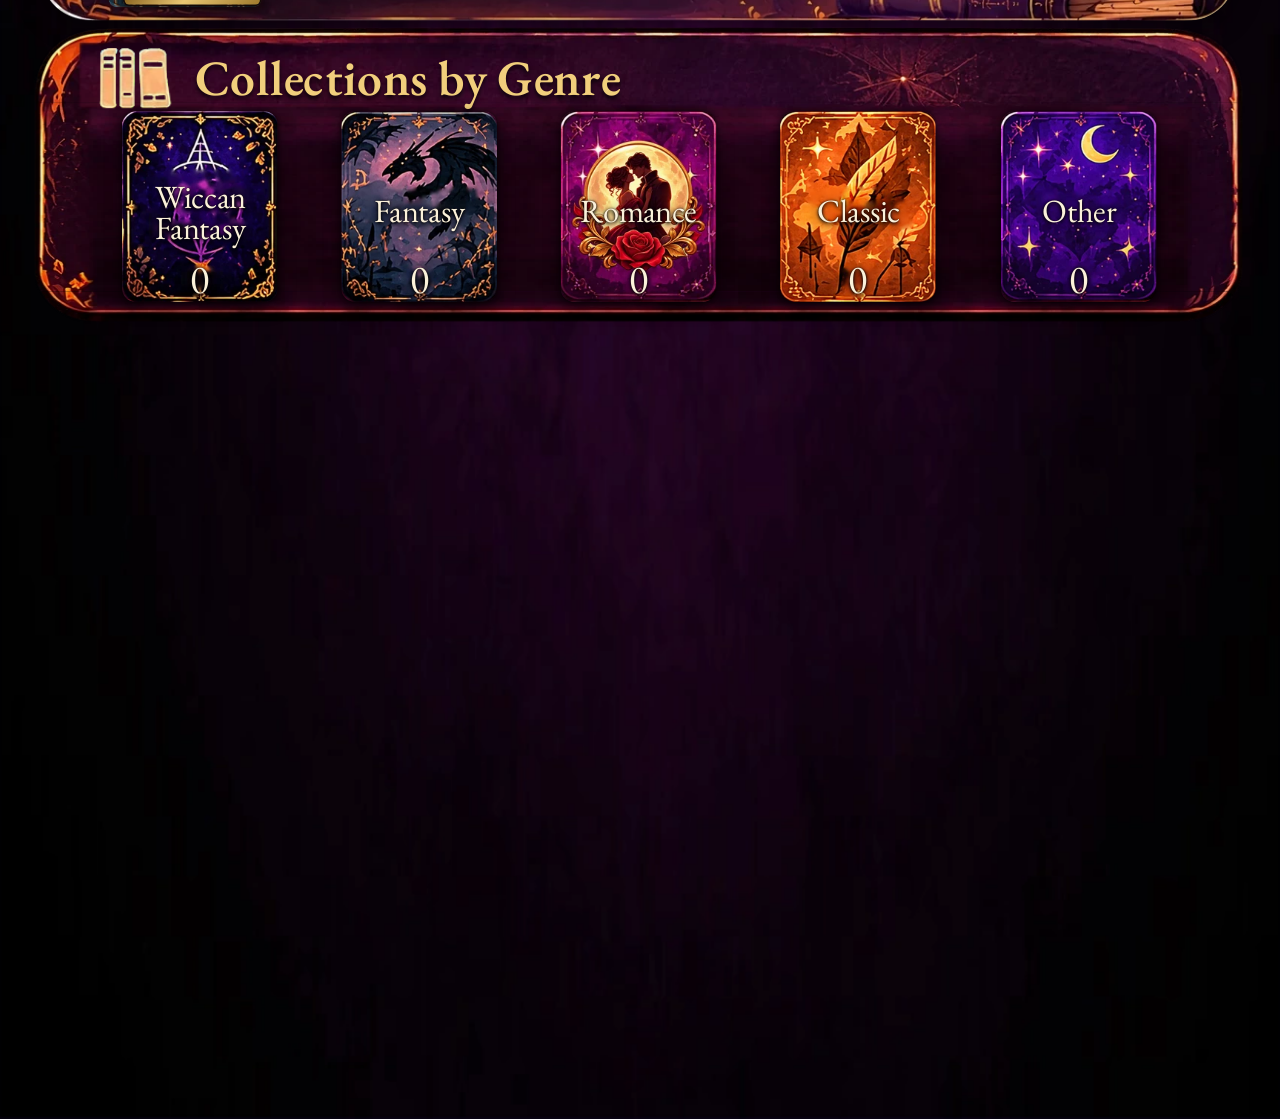
==== commit 11dfb07d: "Home: "ha ha ha" zig-zags away from the pumpkin — home-114 Co-Authored-By: Claude Opus 5.5 <noreply@" ====
--- a/index.html
+++ b/index.html
@@ -6,7 +6,7 @@
 <meta name="color-scheme" content="dark">
 <meta name="theme-color" content="#0e0416">
 <meta http-equiv="Cache-Control" content="no-cache">
-<meta name="app-version" content="home-113">
+<meta name="app-version" content="home-114">
 <script>try{document.documentElement.classList.add(sessionStorage.getItem('intro.shown')==='1'?'back':'intro-on')}catch(e){}</script>
 <meta name="viewport" content="width=device-width, initial-scale=1, viewport-fit=cover, user-scalable=no">
 <link rel="preload" as="image" href="img/frame.webp" fetchpriority="high">
--- a/home.css
+++ b/home.css
@@ -120,12 +120,12 @@
  74%{transform:translateY(1px) scale(1.03,.97);animation-timing-function:ease-out}
  86%{transform:translateY(-2px) scale(.995,1.01)}
  100%{transform:none}}
-/* "ha ha ha" left of him (clear of his hat brim): the "ha"s pop in and fade one after another, stepping away from him */
+/* "ha ha ha" left of him (clear of his hat brim): the "ha"s pop in and fade one after another, zig-zagging away from him */
 #reading .giggle{left:57%;top:16%;width:10%;height:30%;z-index:4;pointer-events:none}
 #reading .giggle span{position:absolute;font:italic 30px/1 "IM Fell English",Georgia,serif;color:#7a3410;opacity:0;animation:ha .62s ease-out forwards}
-#reading .giggle span:nth-child(1){right:0;top:34%;animation-delay:.1s}
-#reading .giggle span:nth-child(2){right:42%;top:15%;animation-delay:.34s}
-#reading .giggle span:nth-child(3){right:84%;top:-4%;animation-delay:.58s}
+#reading .giggle span:nth-child(1){right:0;top:30%;animation-delay:.1s}
+#reading .giggle span:nth-child(2){right:42%;top:2%;animation-delay:.34s}
+#reading .giggle span:nth-child(3){right:84%;top:28%;animation-delay:.58s}
 @keyframes ha{0%{opacity:0;transform:scale(.45)}30%{opacity:1;transform:scale(1.18)}50%{opacity:1;transform:scale(1)}100%{opacity:0;transform:scale(.96) translateY(-6px)}}
 /* ---------- Next to Collect: living steam over the mug (homefx.js); the steam is no longer painted in nook_fg ---------- */
 #nook #steam{left:0;top:0;width:100%;height:100%;pointer-events:none}   /* whole card; touches handled on #nook (homefx.js) */
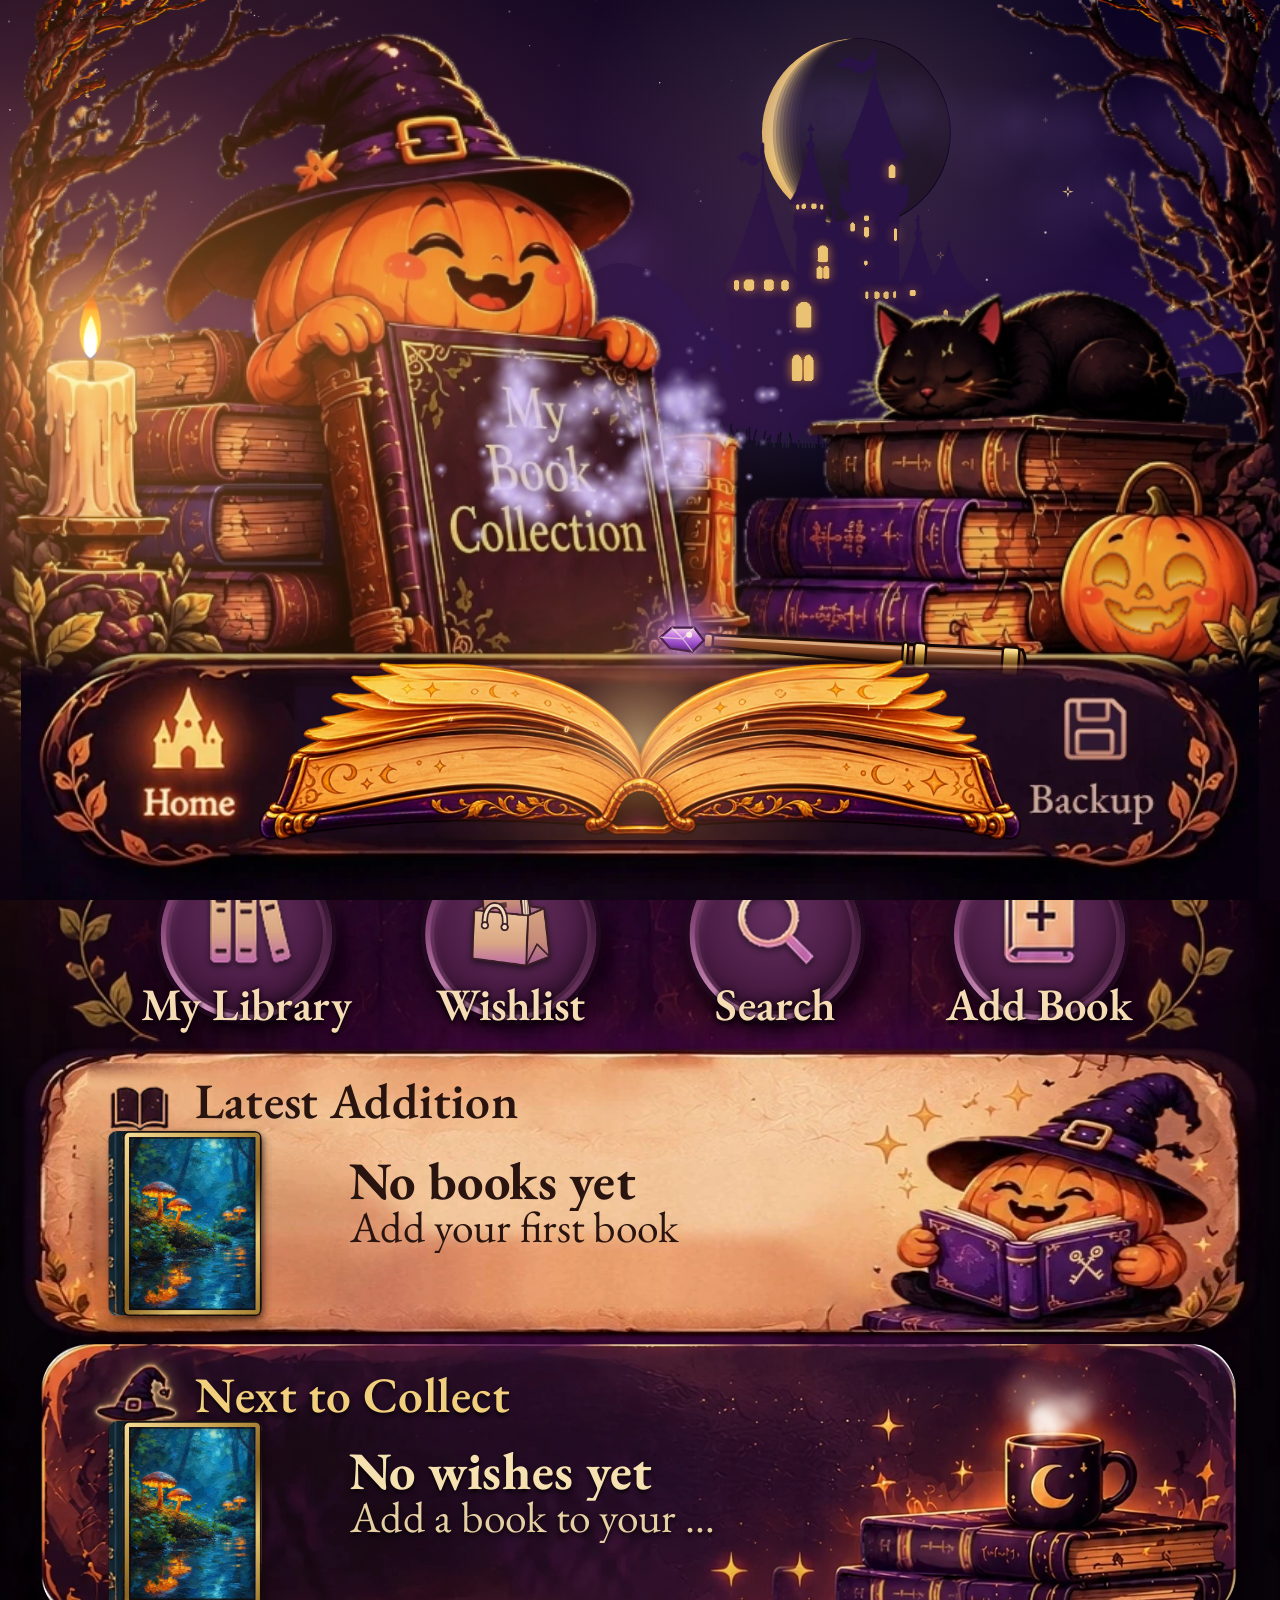
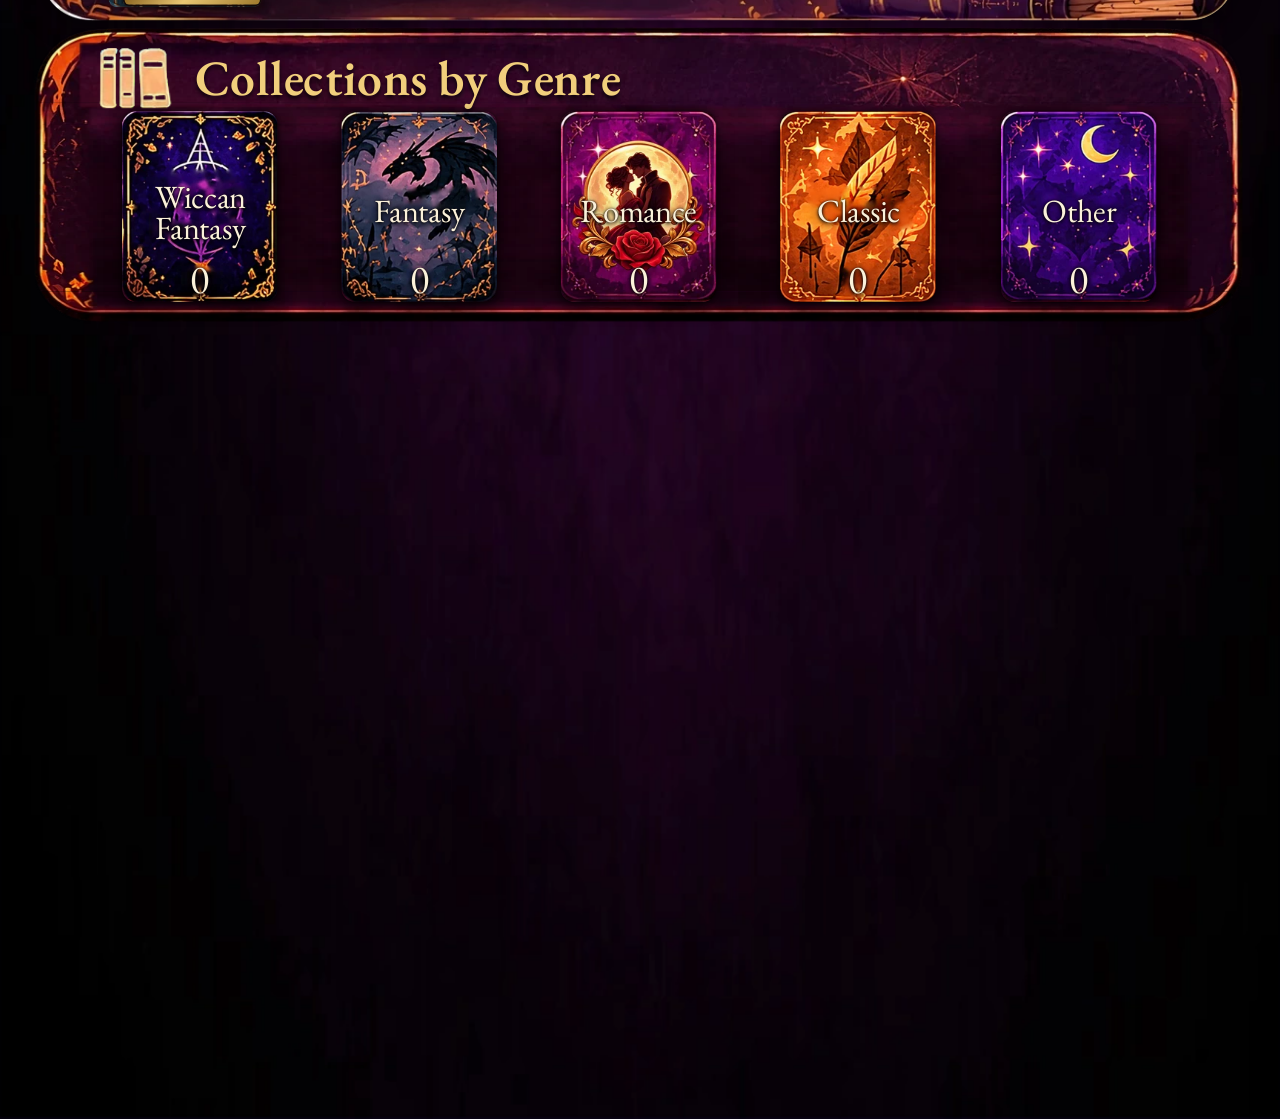
==== commit 82f19fea: "Home: "ha ha ha" climbs right-left-right, each ha a little bigger — home-115 Co-Authored-By: Claude " ====
--- a/index.html
+++ b/index.html
@@ -6,7 +6,7 @@
 <meta name="color-scheme" content="dark">
 <meta name="theme-color" content="#0e0416">
 <meta http-equiv="Cache-Control" content="no-cache">
-<meta name="app-version" content="home-114">
+<meta name="app-version" content="home-115">
 <script>try{document.documentElement.classList.add(sessionStorage.getItem('intro.shown')==='1'?'back':'intro-on')}catch(e){}</script>
 <meta name="viewport" content="width=device-width, initial-scale=1, viewport-fit=cover, user-scalable=no">
 <link rel="preload" as="image" href="img/frame.webp" fetchpriority="high">
--- a/home.css
+++ b/home.css
@@ -120,12 +120,12 @@
  74%{transform:translateY(1px) scale(1.03,.97);animation-timing-function:ease-out}
  86%{transform:translateY(-2px) scale(.995,1.01)}
  100%{transform:none}}
-/* "ha ha ha" left of him (clear of his hat brim): the "ha"s pop in and fade one after another, zig-zagging away from him */
+/* "ha ha ha" left of him (clear of his hat brim): the "ha"s pop in and fade one after another, zig-zagging up (right, left, right), each a little bigger */
 #reading .giggle{left:57%;top:16%;width:10%;height:30%;z-index:4;pointer-events:none}
 #reading .giggle span{position:absolute;font:italic 30px/1 "IM Fell English",Georgia,serif;color:#7a3410;opacity:0;animation:ha .62s ease-out forwards}
-#reading .giggle span:nth-child(1){right:0;top:30%;animation-delay:.1s}
-#reading .giggle span:nth-child(2){right:42%;top:2%;animation-delay:.34s}
-#reading .giggle span:nth-child(3){right:84%;top:28%;animation-delay:.58s}
+#reading .giggle span:nth-child(1){right:0;top:62%;font-size:27px;animation-delay:.1s}
+#reading .giggle span:nth-child(2){right:48%;top:22%;font-size:31px;animation-delay:.34s}
+#reading .giggle span:nth-child(3){right:4%;top:-12%;font-size:40px;animation-delay:.58s}
 @keyframes ha{0%{opacity:0;transform:scale(.45)}30%{opacity:1;transform:scale(1.18)}50%{opacity:1;transform:scale(1)}100%{opacity:0;transform:scale(.96) translateY(-6px)}}
 /* ---------- Next to Collect: living steam over the mug (homefx.js); the steam is no longer painted in nook_fg ---------- */
 #nook #steam{left:0;top:0;width:100%;height:100%;pointer-events:none}   /* whole card; touches handled on #nook (homefx.js) */
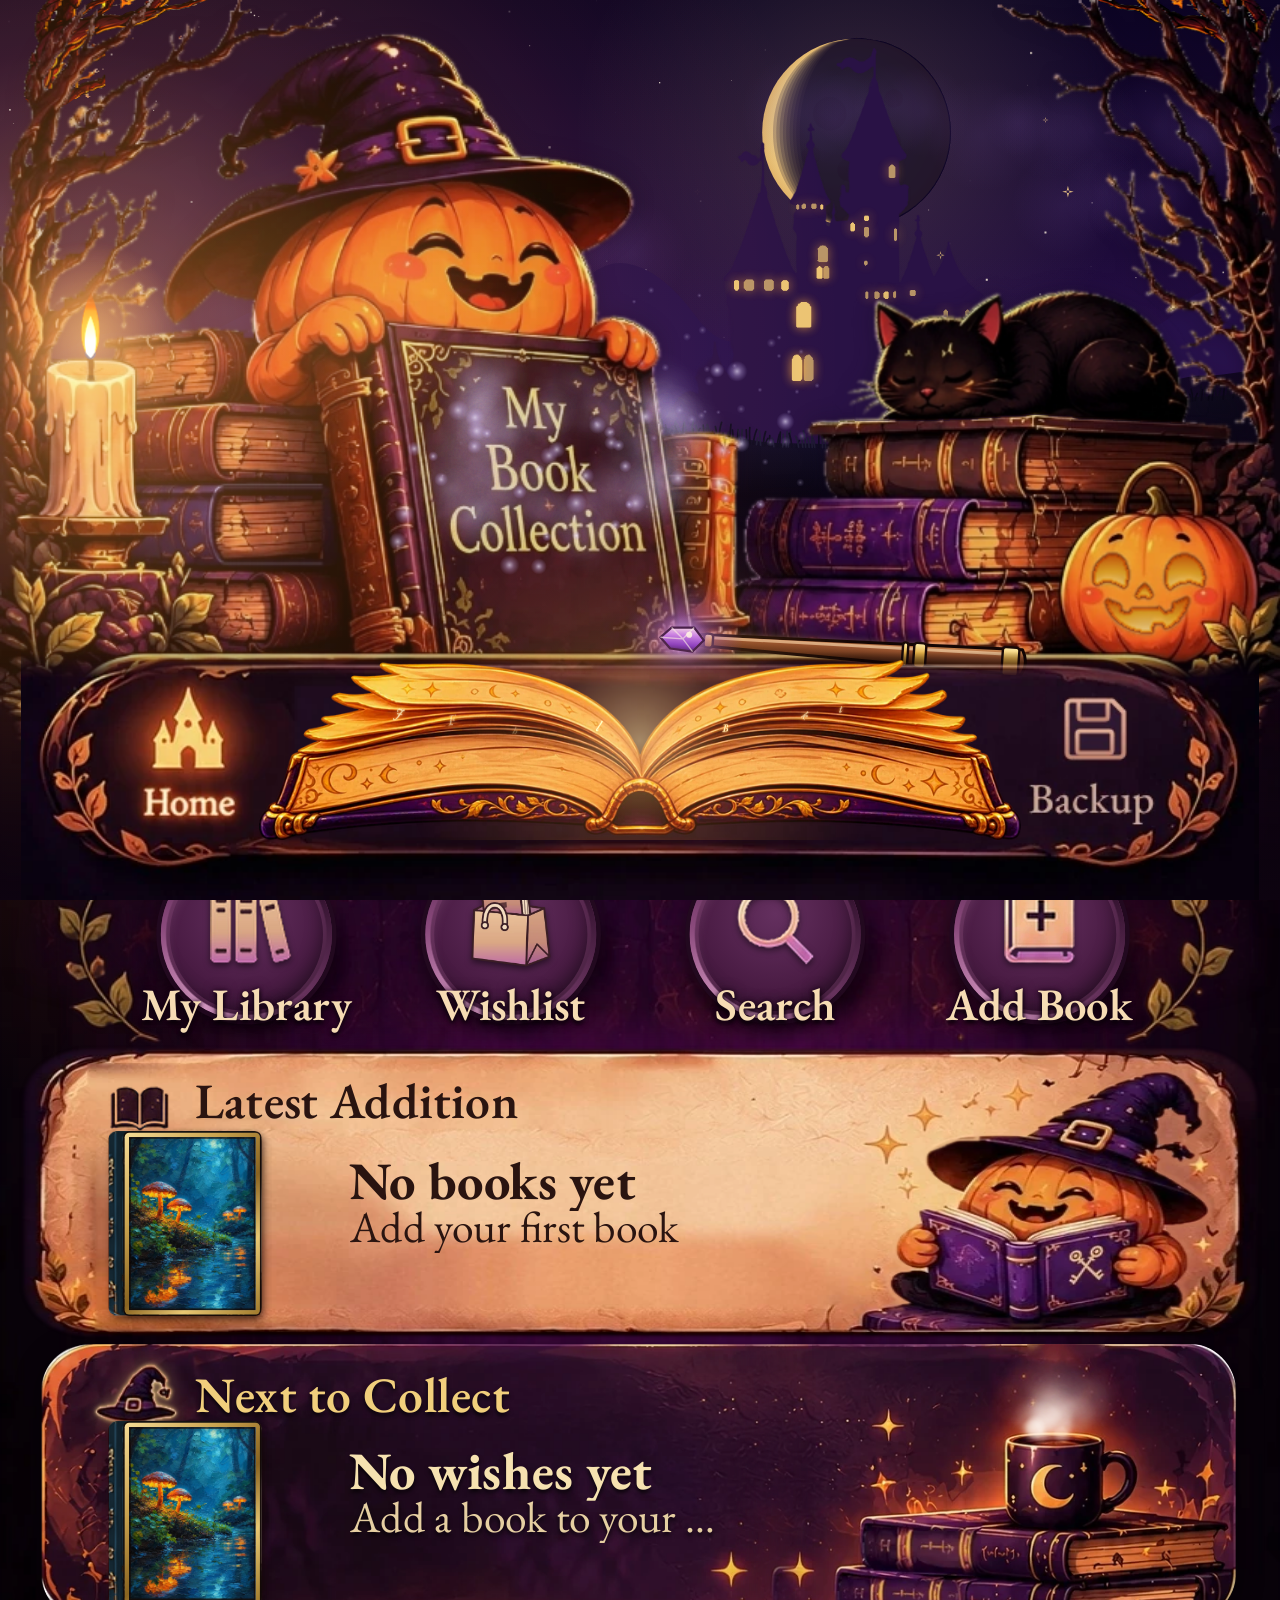
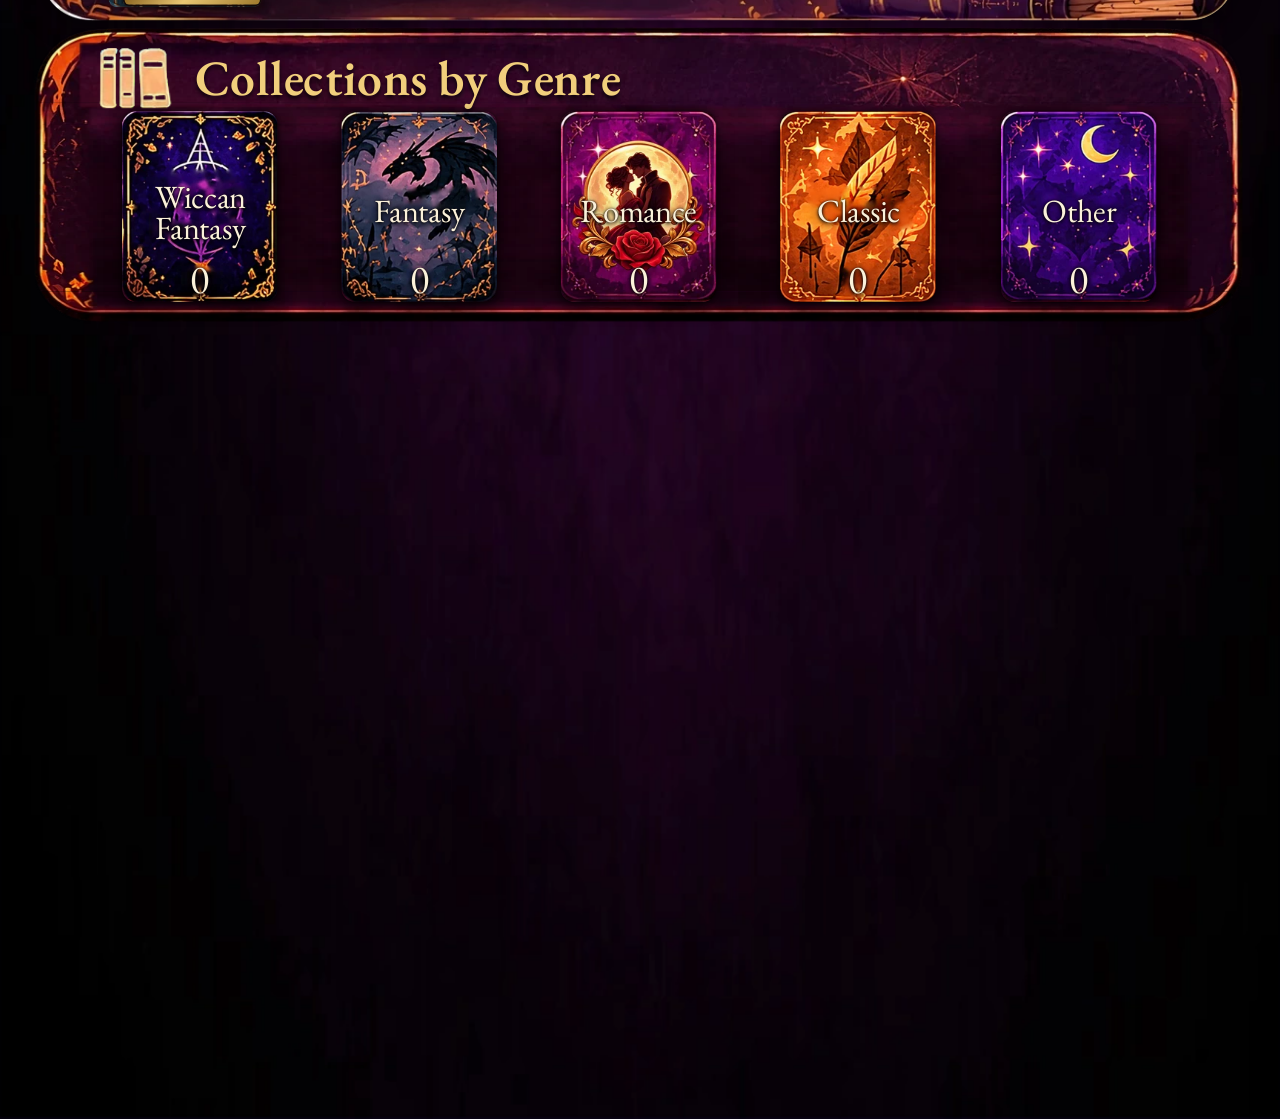
==== commit d693a397: "Home: the pumpkin laughs "he he he" — home-116 Co-Authored-By: Claude Opus 5.5 <noreply@anthropic.co" ====
--- a/index.html
+++ b/index.html
@@ -6,7 +6,7 @@
 <meta name="color-scheme" content="dark">
 <meta name="theme-color" content="#0e0416">
 <meta http-equiv="Cache-Control" content="no-cache">
-<meta name="app-version" content="home-115">
+<meta name="app-version" content="home-116">
 <script>try{document.documentElement.classList.add(sessionStorage.getItem('intro.shown')==='1'?'back':'intro-on')}catch(e){}</script>
 <meta name="viewport" content="width=device-width, initial-scale=1, viewport-fit=cover, user-scalable=no">
 <link rel="preload" as="image" href="img/frame.webp" fetchpriority="high">
--- a/home.css
+++ b/home.css
@@ -120,7 +120,7 @@
  74%{transform:translateY(1px) scale(1.03,.97);animation-timing-function:ease-out}
  86%{transform:translateY(-2px) scale(.995,1.01)}
  100%{transform:none}}
-/* "ha ha ha" left of him (clear of his hat brim): the "ha"s pop in and fade one after another, zig-zagging up (right, left, right), each a little bigger */
+/* "he he he" left of him (clear of his hat brim): the "he"s pop in and fade one after another, zig-zagging up (right, left, right), each a little bigger */
 #reading .giggle{left:57%;top:16%;width:10%;height:30%;z-index:4;pointer-events:none}
 #reading .giggle span{position:absolute;font:italic 30px/1 "IM Fell English",Georgia,serif;color:#7a3410;opacity:0;animation:ha .62s ease-out forwards}
 #reading .giggle span:nth-child(1){right:0;top:62%;font-size:27px;animation-delay:.1s}
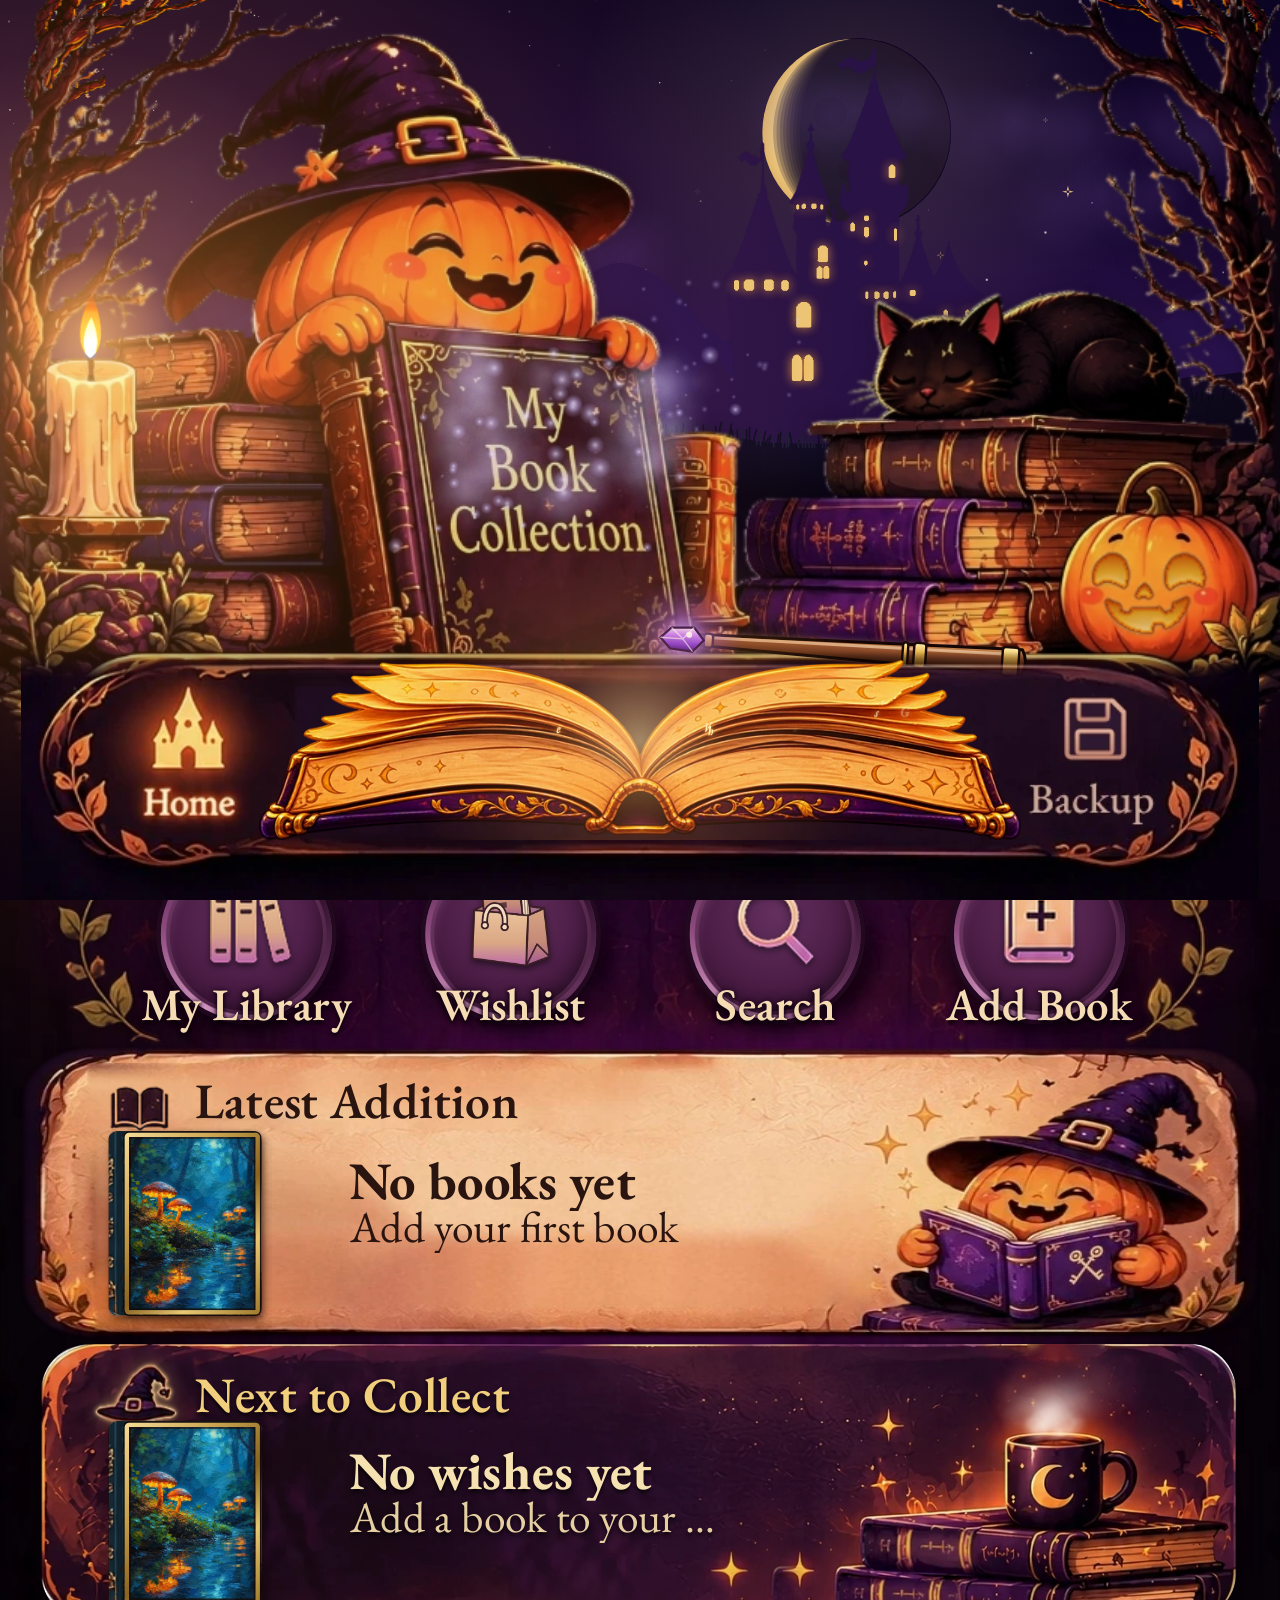
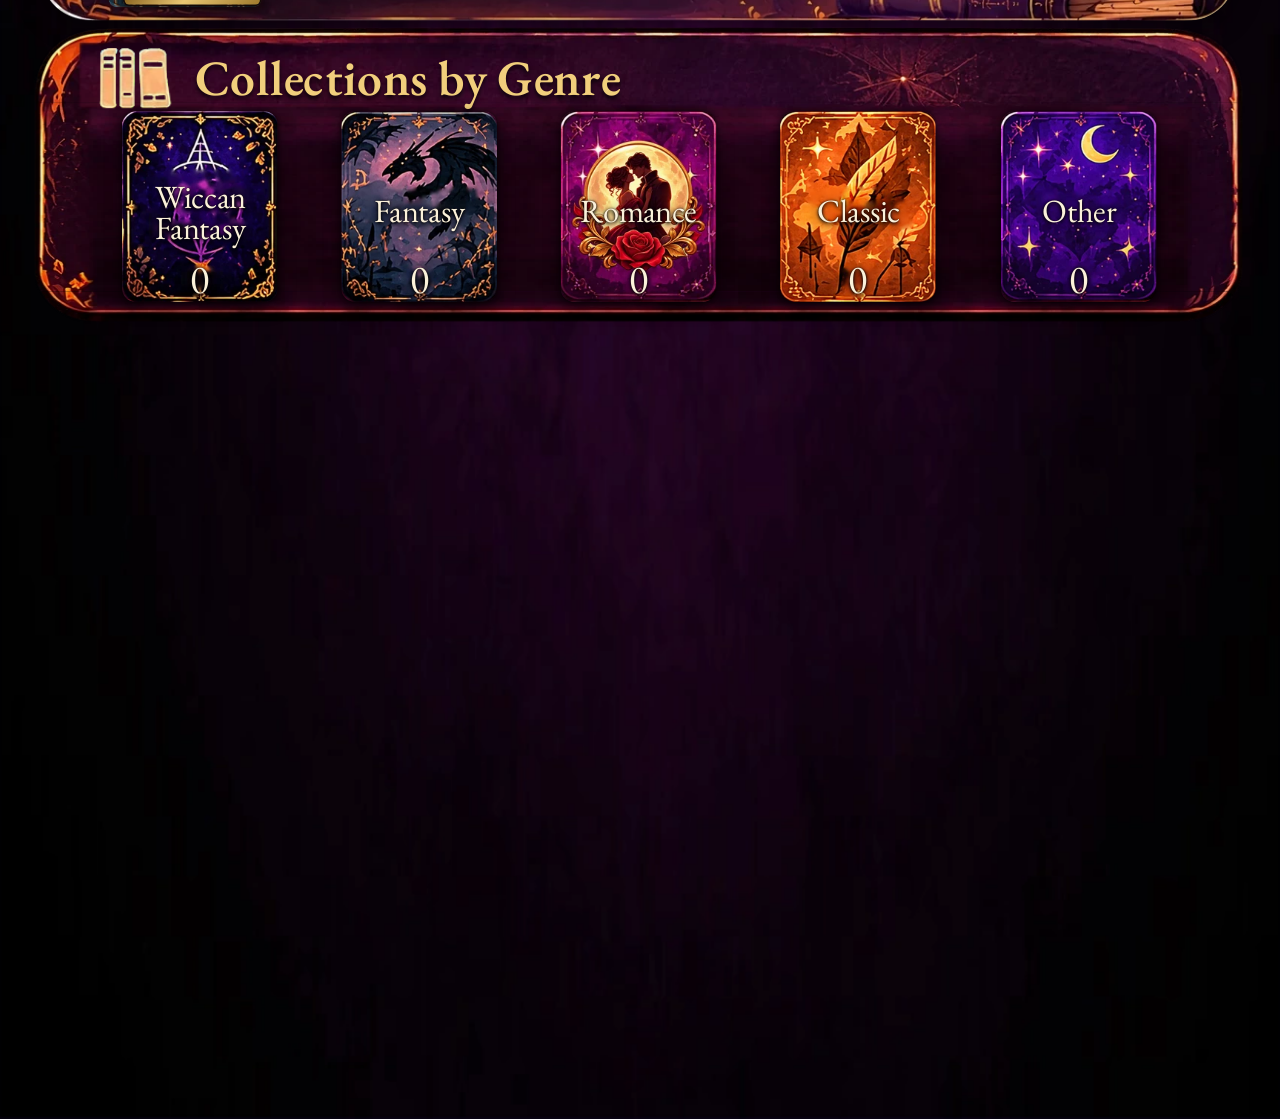
==== commit 552fa603: "Bottom bar right button by page: Add Book on shelves, Back elsewhere — home-117 Co-Authored-By: Clau" ====
--- a/index.html
+++ b/index.html
@@ -6,7 +6,7 @@
 <meta name="color-scheme" content="dark">
 <meta name="theme-color" content="#0e0416">
 <meta http-equiv="Cache-Control" content="no-cache">
-<meta name="app-version" content="home-116">
+<meta name="app-version" content="home-117">
 <script>try{document.documentElement.classList.add(sessionStorage.getItem('intro.shown')==='1'?'back':'intro-on')}catch(e){}</script>
 <meta name="viewport" content="width=device-width, initial-scale=1, viewport-fit=cover, user-scalable=no">
 <link rel="preload" as="image" href="img/frame.webp" fetchpriority="high">
@@ -59,6 +59,11 @@
     if(r&&r.origin===location.origin&&/\/(index\.html)?$/.test(r.pathname)&&history.length>1){e.preventDefault();
       // if the phone ignores going back (it can, e.g. after the app was in the background), open Home directly
       const t=setTimeout(()=>{location.href=a.dataset.go||'index.html'},600);addEventListener('pagehide',()=>clearTimeout(t),{once:true});history.back()}});
+  // Back button: go back in the app; if there is nothing to go back to (or the phone ignores it), open Home
+  document.addEventListener('click',e=>{const a=e.target.closest&&e.target.closest('#tabbar [data-back]');if(!a)return;e.preventDefault();
+    let r=null;try{r=new URL(document.referrer)}catch(err){}
+    if(!(r&&r.origin===location.origin&&history.length>1)){location.href='index.html';return}
+    const t=setTimeout(()=>{location.href='index.html'},600);addEventListener('pagehide',()=>clearTimeout(t),{once:true});history.back()});
 })();</script>
 <style>/* All app lettering, kept in the app (no Google Fonts) so text never swaps fonts when a page opens. OFL. */
 @font-face{font-family:"EB Garamond";font-weight:400;src:url(fonts/EBGaramond-400.woff2) format("woff2");font-display:block}
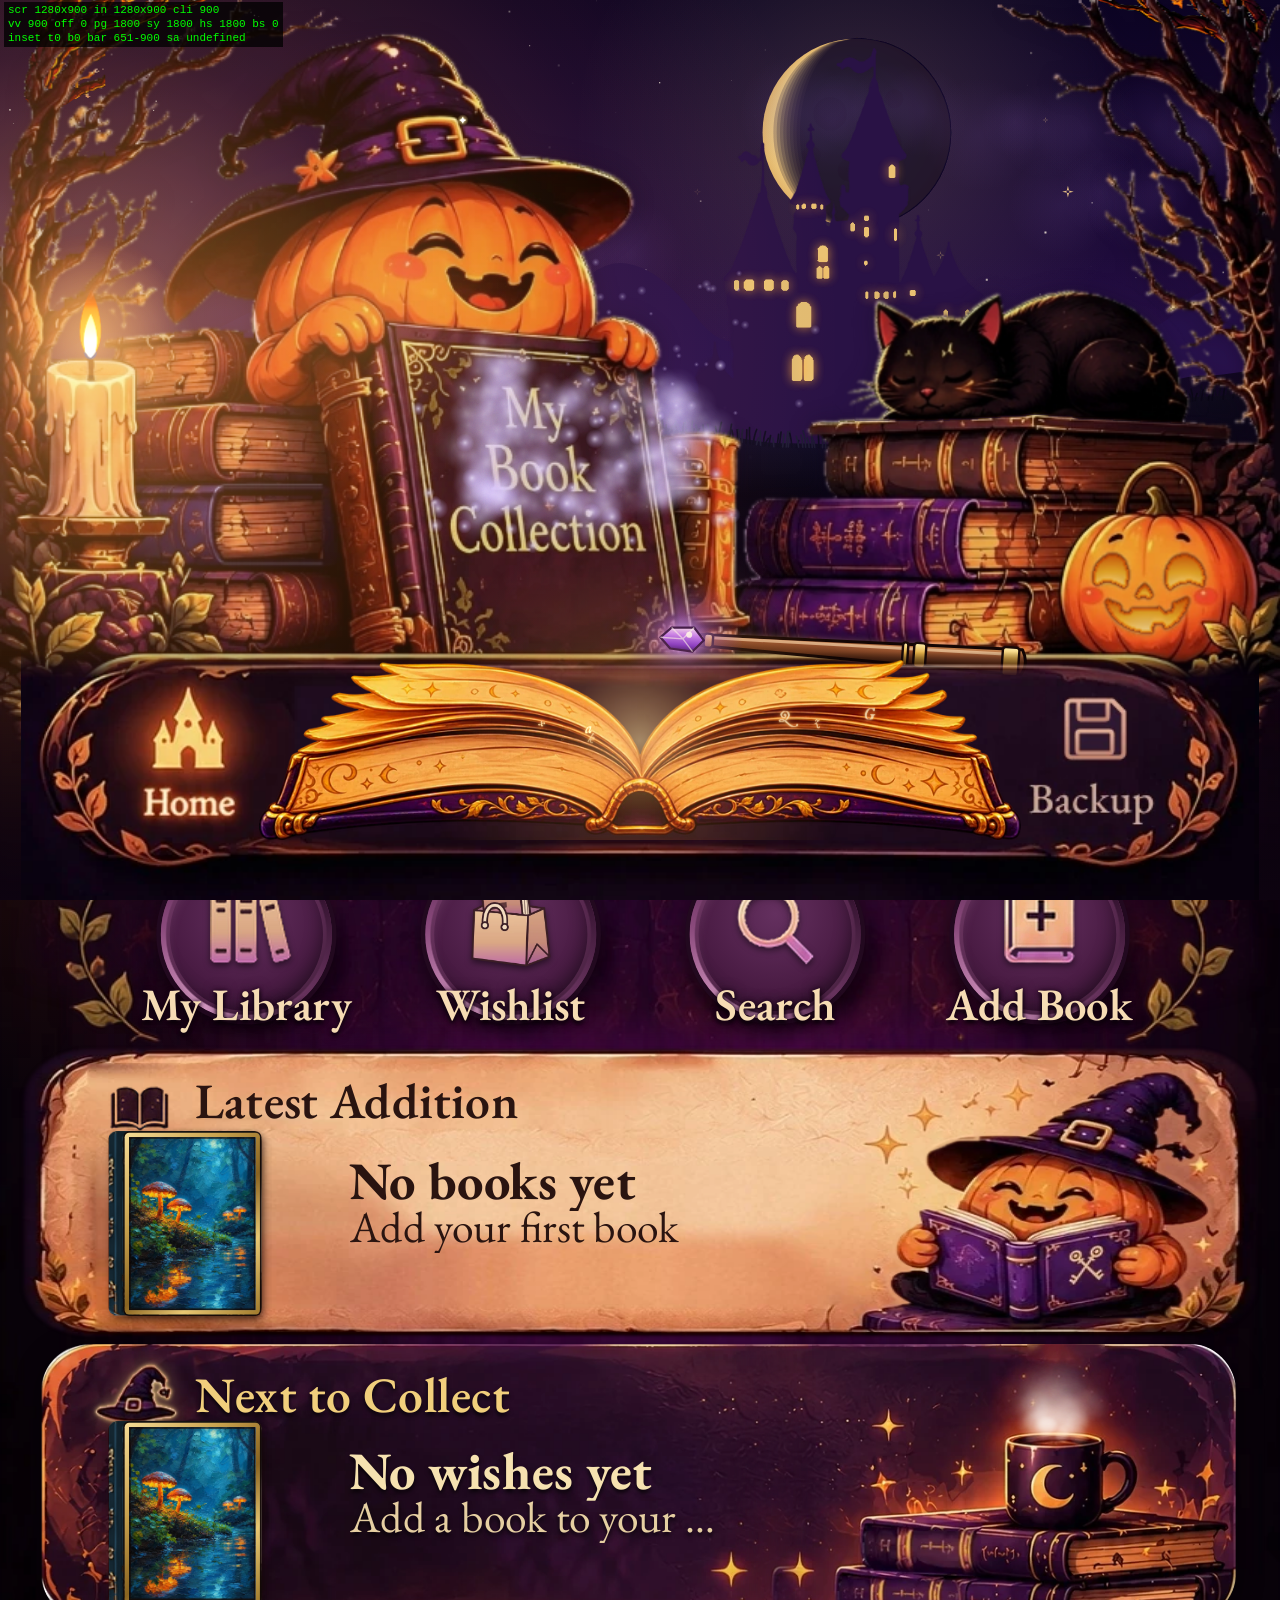
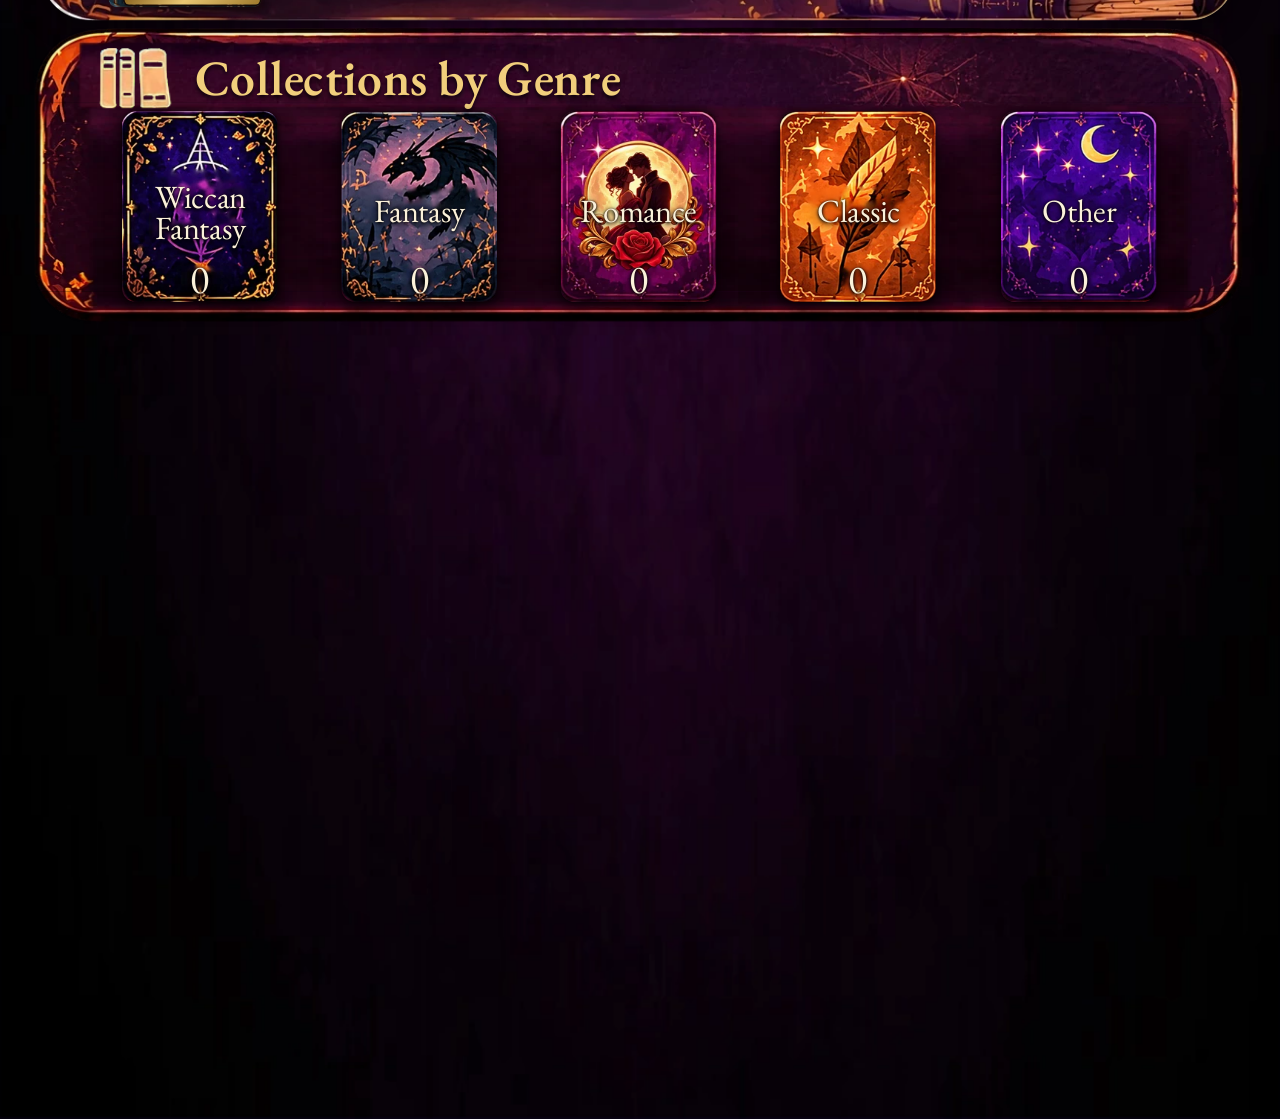
==== commit ab1f0c13: "TEMP: screen-size readout to find the bottom-bar gap on iPhone — home-118 Co-Authored-By: Claude Opu" ====
--- a/index.html
+++ b/index.html
@@ -6,7 +6,7 @@
 <meta name="color-scheme" content="dark">
 <meta name="theme-color" content="#0e0416">
 <meta http-equiv="Cache-Control" content="no-cache">
-<meta name="app-version" content="home-117">
+<meta name="app-version" content="home-118">
 <script>try{document.documentElement.classList.add(sessionStorage.getItem('intro.shown')==='1'?'back':'intro-on')}catch(e){}</script>
 <meta name="viewport" content="width=device-width, initial-scale=1, viewport-fit=cover, user-scalable=no">
 <link rel="preload" as="image" href="img/frame.webp" fetchpriority="high">
@@ -64,6 +64,12 @@
     let r=null;try{r=new URL(document.referrer)}catch(err){}
     if(!(r&&r.origin===location.origin&&history.length>1)){location.href='index.html';return}
     const t=setTimeout(()=>{location.href='index.html'},600);addEventListener('pagehide',()=>clearTimeout(t),{once:true});history.back()});
+  // TEMP readout: what the phone reports for the screen (remove after the bar-gap fix)
+  addEventListener('load',()=>{const d=document.createElement('div');d.id='dbgH';d.style.cssText='position:fixed;left:4px;top:calc(env(safe-area-inset-top,0px) + 2px);z-index:9999;font:11px/1.25 monospace;color:#0f0;background:rgba(0,0,0,.75);padding:2px 4px;pointer-events:none;white-space:pre';
+    const q=document.createElement('div');q.style.cssText='position:fixed;top:0;height:env(safe-area-inset-top,0px);width:0;visibility:hidden';const w=q.cloneNode();w.style.height='env(safe-area-inset-bottom,0px)';document.body.append(d,q,w);
+    const u=()=>{const v=visualViewport||{},t=document.getElementById('tabbar'),r=t?t.getBoundingClientRect():{},e=document.documentElement;
+      d.textContent='scr '+screen.width+'x'+screen.height+' in '+innerWidth+'x'+innerHeight+' cli '+e.clientHeight+'\nvv '+Math.round(v.height)+' off '+Math.round(v.offsetTop)+' pg '+Math.round(v.pageTop)+' sy '+scrollY+' hs '+e.scrollTop+' bs '+document.body.scrollTop+'\ninset t'+q.offsetHeight+' b'+w.offsetHeight+' bar '+Math.round(r.top)+'-'+Math.round(r.bottom)+' sa '+navigator.standalone};
+    u();setInterval(u,1000)});
 })();</script>
 <style>/* All app lettering, kept in the app (no Google Fonts) so text never swaps fonts when a page opens. OFL. */
 @font-face{font-family:"EB Garamond";font-weight:400;src:url(fonts/EBGaramond-400.woff2) format("woff2");font-display:block}
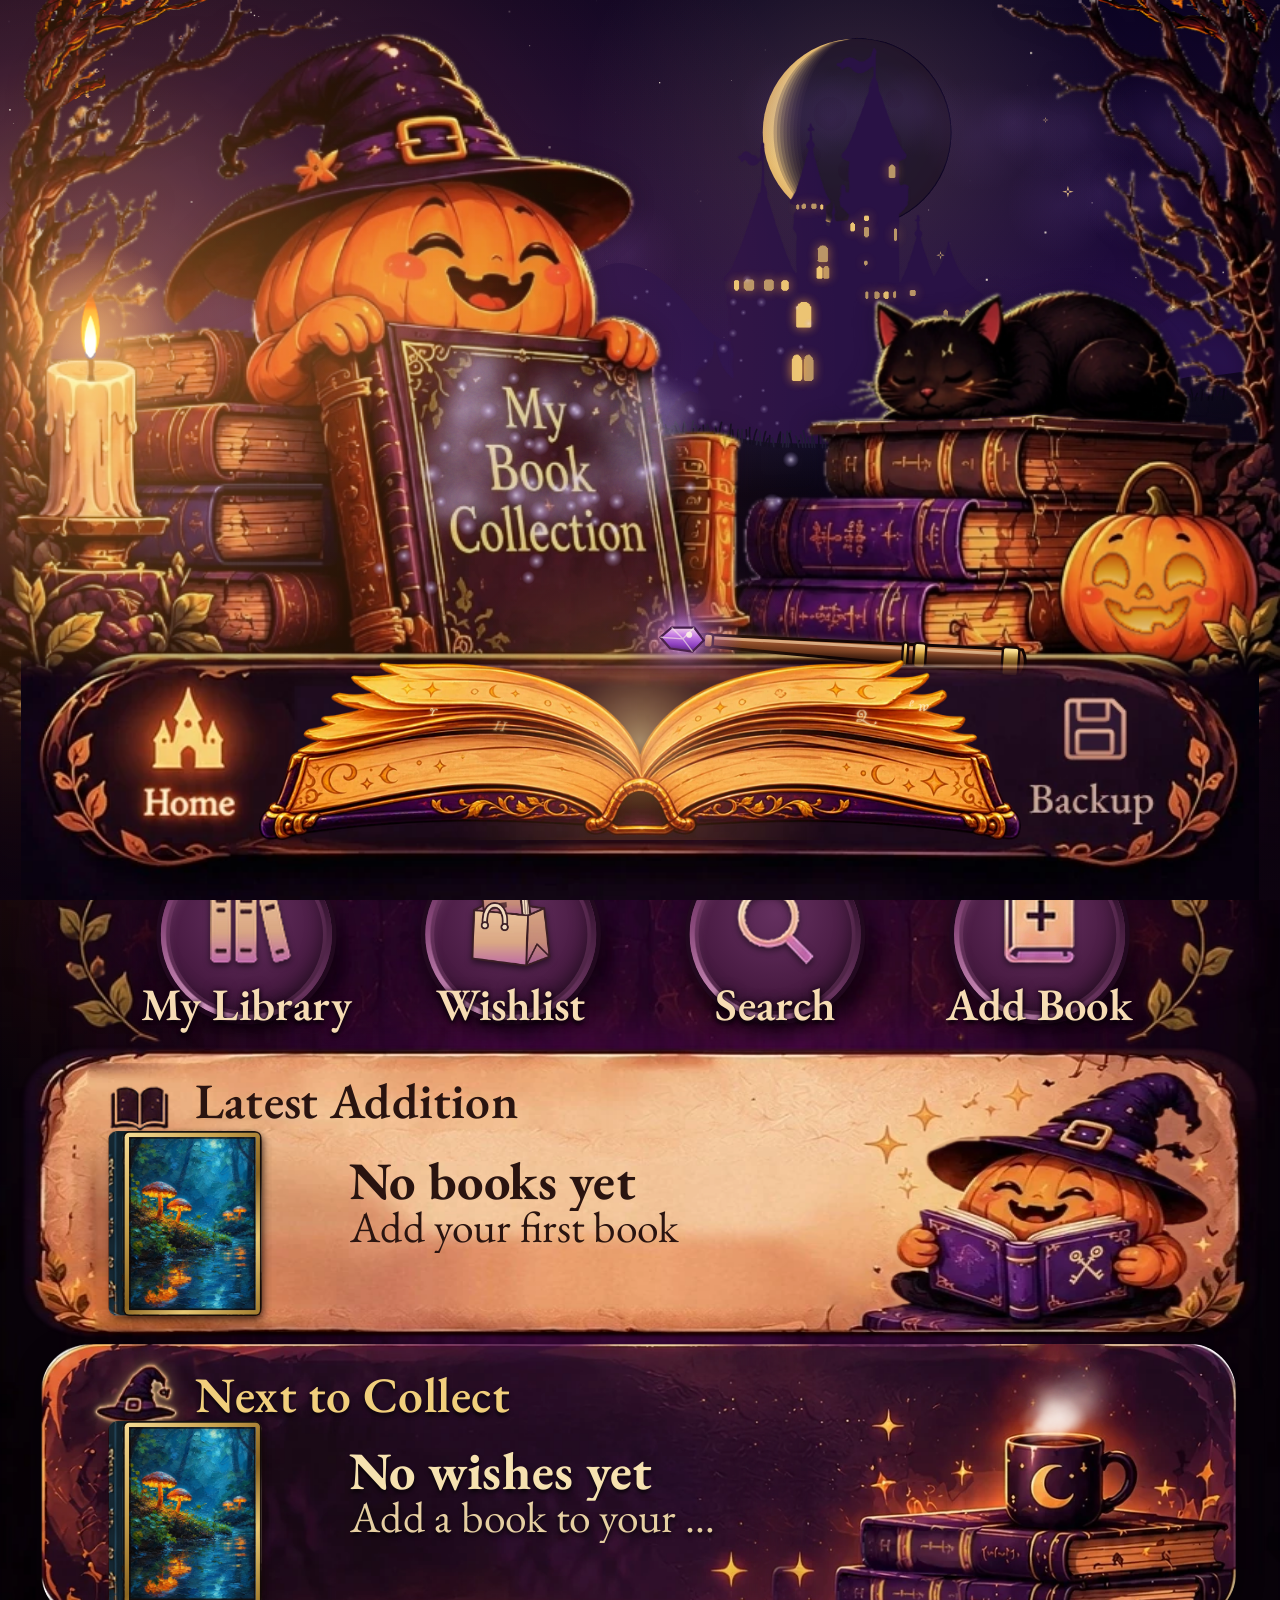
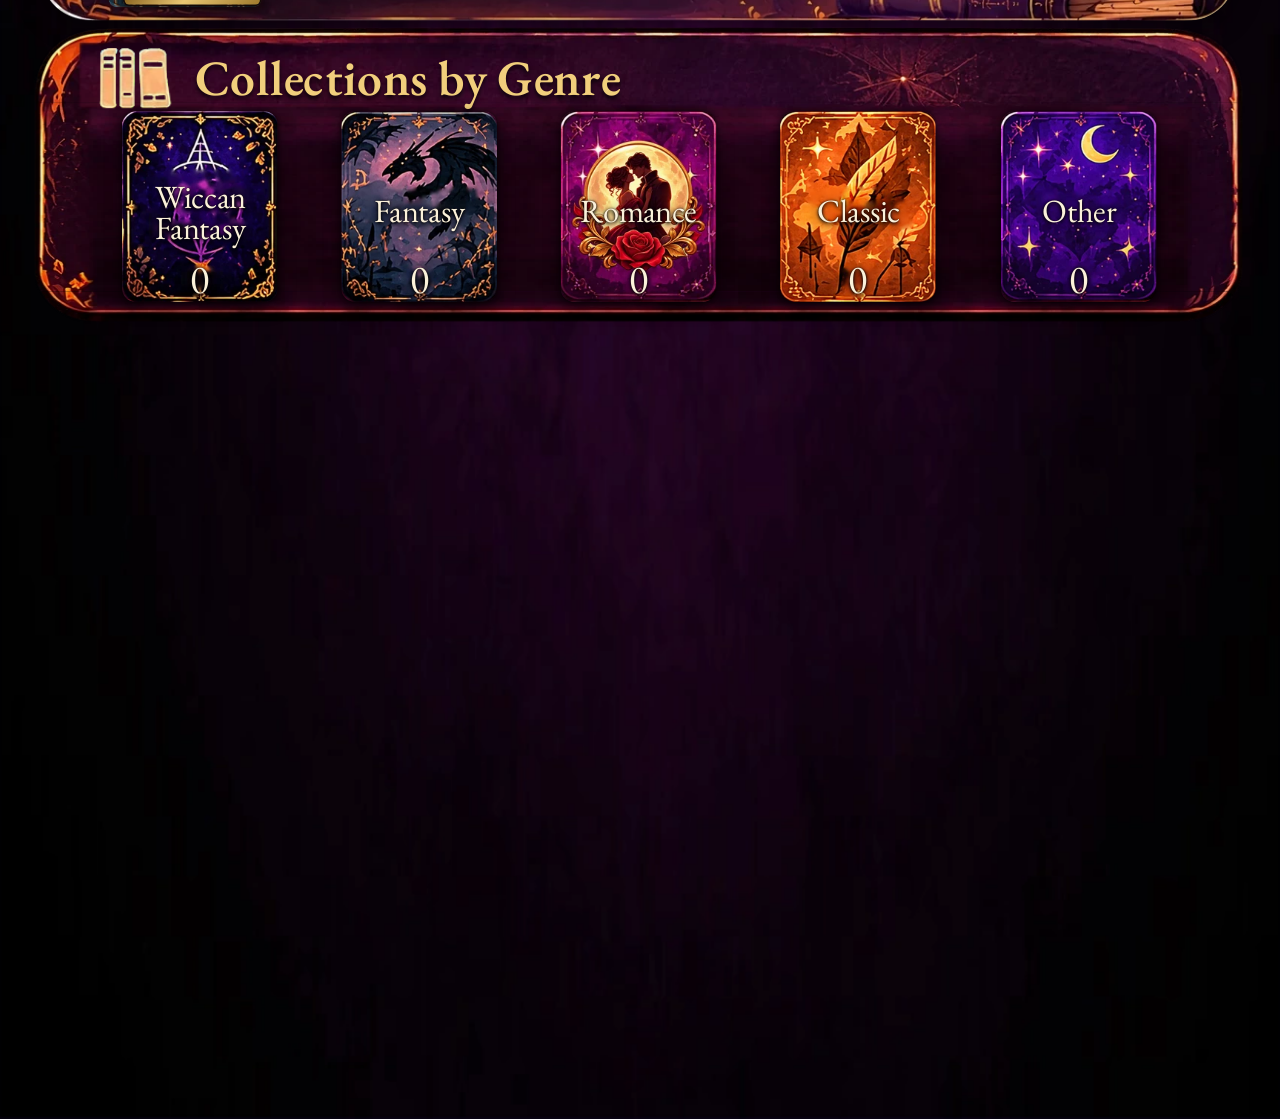
==== commit 01563046: "Bar sits at the same spot on every page: Book/Add/Backup use screen height (100vh) like Library/Sear" ====
--- a/index.html
+++ b/index.html
@@ -6,7 +6,7 @@
 <meta name="color-scheme" content="dark">
 <meta name="theme-color" content="#0e0416">
 <meta http-equiv="Cache-Control" content="no-cache">
-<meta name="app-version" content="home-118">
+<meta name="app-version" content="home-119">
 <script>try{document.documentElement.classList.add(sessionStorage.getItem('intro.shown')==='1'?'back':'intro-on')}catch(e){}</script>
 <meta name="viewport" content="width=device-width, initial-scale=1, viewport-fit=cover, user-scalable=no">
 <link rel="preload" as="image" href="img/frame.webp" fetchpriority="high">
@@ -64,12 +64,6 @@
     let r=null;try{r=new URL(document.referrer)}catch(err){}
     if(!(r&&r.origin===location.origin&&history.length>1)){location.href='index.html';return}
     const t=setTimeout(()=>{location.href='index.html'},600);addEventListener('pagehide',()=>clearTimeout(t),{once:true});history.back()});
-  // TEMP readout: what the phone reports for the screen (remove after the bar-gap fix)
-  addEventListener('load',()=>{const d=document.createElement('div');d.id='dbgH';d.style.cssText='position:fixed;left:4px;top:calc(env(safe-area-inset-top,0px) + 2px);z-index:9999;font:11px/1.25 monospace;color:#0f0;background:rgba(0,0,0,.75);padding:2px 4px;pointer-events:none;white-space:pre';
-    const q=document.createElement('div');q.style.cssText='position:fixed;top:0;height:env(safe-area-inset-top,0px);width:0;visibility:hidden';const w=q.cloneNode();w.style.height='env(safe-area-inset-bottom,0px)';document.body.append(d,q,w);
-    const u=()=>{const v=visualViewport||{},t=document.getElementById('tabbar'),r=t?t.getBoundingClientRect():{},e=document.documentElement;
-      d.textContent='scr '+screen.width+'x'+screen.height+' in '+innerWidth+'x'+innerHeight+' cli '+e.clientHeight+'\nvv '+Math.round(v.height)+' off '+Math.round(v.offsetTop)+' pg '+Math.round(v.pageTop)+' sy '+scrollY+' hs '+e.scrollTop+' bs '+document.body.scrollTop+'\ninset t'+q.offsetHeight+' b'+w.offsetHeight+' bar '+Math.round(r.top)+'-'+Math.round(r.bottom)+' sa '+navigator.standalone};
-    u();setInterval(u,1000)});
 })();</script>
 <style>/* All app lettering, kept in the app (no Google Fonts) so text never swaps fonts when a page opens. OFL. */
 @font-face{font-family:"EB Garamond";font-weight:400;src:url(fonts/EBGaramond-400.woff2) format("woff2");font-display:block}
